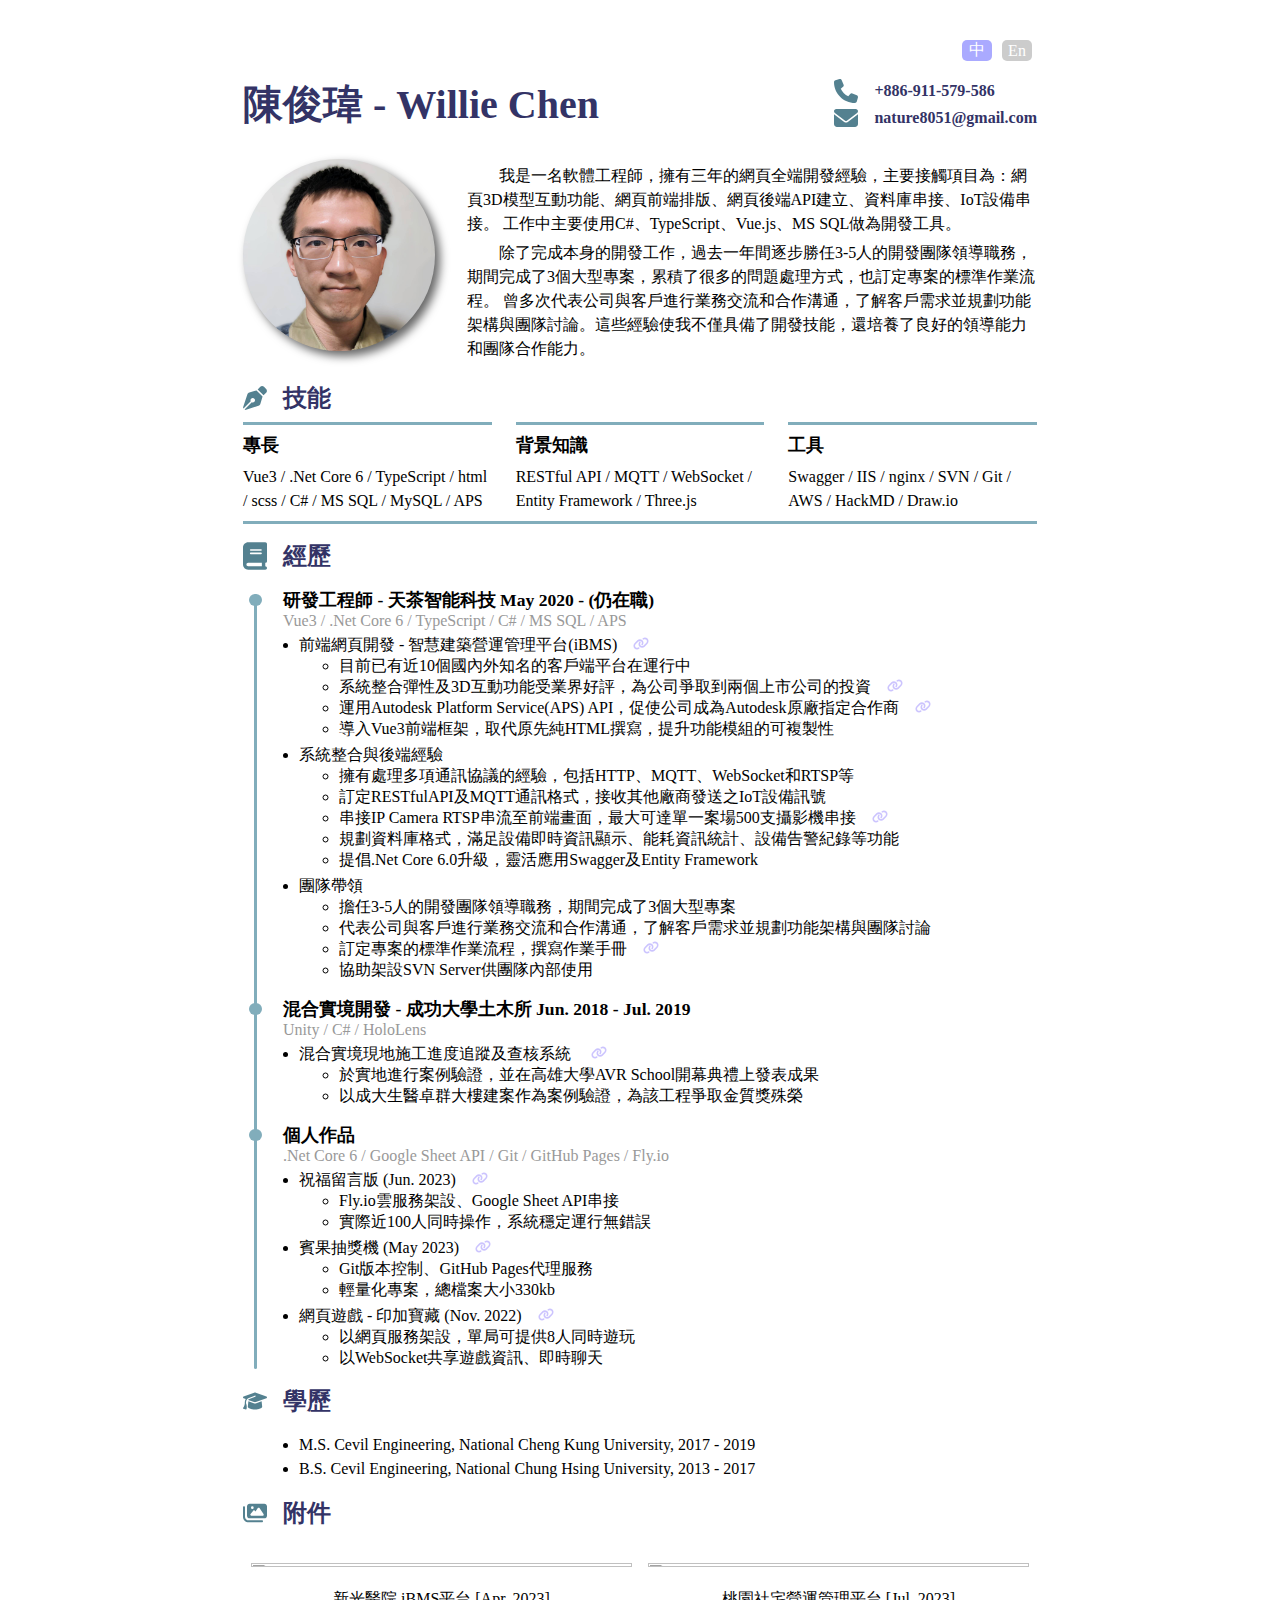
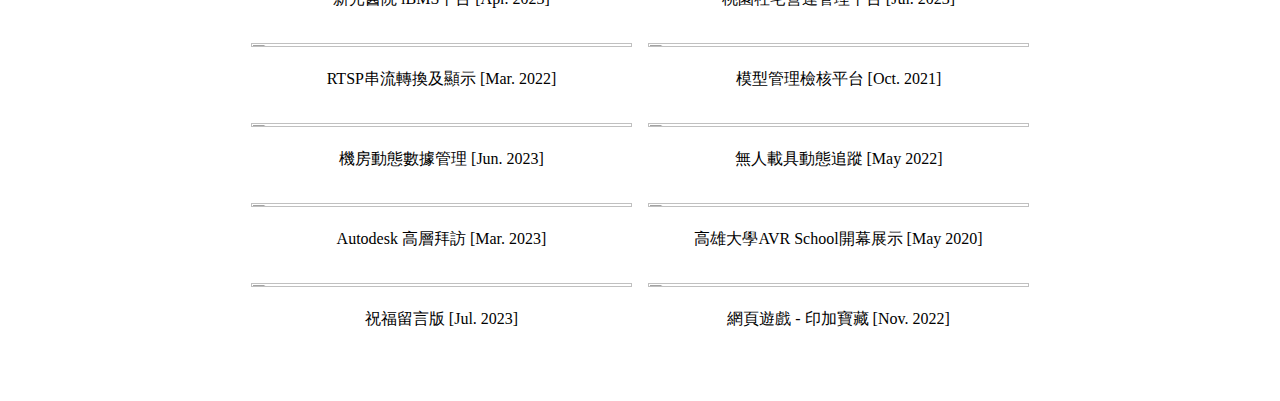
==== index.html @ 865cde84 "education date update" ====
<!DOCTYPE html>
<html>
  <head>
    <meta charset="utf-8" />
    <title>陳俊瑋 - Willie Chen</title>
    <link rel="shortcut icon" href="img/address-card-regular.svg" />
    <link href="css/style.css?" rel="stylesheet" />
    <script src="js/main.js?v1" type="text/javascript"></script>
		<script>
			localStorage.setItem("language", "zh-tw");
		</script>
  </head>
  <body>
    <div class="main">
			<div class="langrage-wrap">
				<div data-lan="zh-tw">中</div>
				<div data-lan="en">En</div>
			</div>
      <div class="title-wrap">
        <div class="name-wrap">陳俊瑋 - Willie Chen</div>
        <div class="connect-wrap">
          <div>
            <img src="img/phone-solid.svg" />
            <div>+886-911-579-586</div>
          </div>
          <div>
            <img src="img/envelope-solid.svg" />
            <div>nature8051@gmail.com</div>
          </div>
        </div>
      </div>
      <div class="introduction-wrap">
        <div class="photo-wrap">
          <img src="img/724163.jpg" />
        </div>
        <div class="introduction-text">
          <div>
            我是一名軟體工程師，擁有三年的網頁全端開發經驗，主要接觸項目為：網頁3D模型互動功能、網頁前端排版、網頁後端API建立、資料庫串接、IoT設備串接。
            工作中主要使用C#、TypeScript、Vue.js、MS SQL做為開發工具。
          </div>
          <div>
            除了完成本身的開發工作，過去一年間逐步勝任3-5人的開發團隊領導職務，期間完成了3個大型專案，累積了很多的問題處理方式，也訂定專案的標準作業流程。
						曾多次代表公司與客戶進行業務交流和合作溝通，了解客戶需求並規劃功能架構與團隊討論。這些經驗使我不僅具備了開發技能，還培養了良好的領導能力和團隊合作能力。
          </div>
        </div>
      </div>
      <div>
        <div class="sub-title-wrap">
          <img src="img/pen-nib-solid.svg" />
          <div>技能</div>
        </div>
        <div class="skill-wrap">
          <div>
            <div class="skill-title">專長</div>
            <div class="skill-text">Vue3 / .Net Core 6 / TypeScript / html / scss / C# / MS SQL / MySQL / APS</div>
          </div>
          <div>
            <div class="skill-title">背景知識</div>
            <div class="skill-text">RESTful API / MQTT / WebSocket / Entity Framework / Three.js</div>
          </div>
          <div>
            <div class="skill-title">工具</div>
            <div class="skill-text">Swagger / IIS / nginx / SVN / Git / AWS / HackMD / Draw.io</div>
          </div>
        </div>
      </div>
      <div>
        <div class="sub-title-wrap">
          <img src="img/book-solid.svg" />
          <div>經歷</div>
        </div>
        <div class="job-wrap">
          <div class="job-object">
            <div class="job-title">研發工程師 - 天茶智能科技 May 2020 - (仍在職)</div>
            <div class="job-sub-title">Vue3 / .Net Core 6 / TypeScript / C# / MS SQL / APS</div>
            <ul>
              <li>前端網頁開發 - 智慧建築營運管理平台(iBMS)<img class='link-btn' data-id='1'></li>
              <ul>
								<li>目前已有近10個國內外知名的客戶端平台在運行中</li>
                <li>系統整合彈性及3D互動功能受業界好評，為公司爭取到兩個上市公司的投資<img class='link-btn' data-id='2'></li>
                <li>運用Autodesk Platform Service(APS) API，促使公司成為Autodesk原廠指定合作商<img class='link-btn' data-id='3'></li>						    
                <li>導入Vue3前端框架，取代原先純HTML撰寫，提升功能模組的可複製性</li>  
              </ul>
              <li>系統整合與後端經驗</li>
              <ul>
                <li>擁有處理多項通訊協議的經驗，包括HTTP、MQTT、WebSocket和RTSP等</li>
                <li>訂定RESTfulAPI及MQTT通訊格式，接收其他廠商發送之IoT設備訊號</li>
                <li>串接IP Camera RTSP串流至前端畫面，最大可達單一案場500支攝影機串接<img class='link-btn' data-id='4'></li>
                <li>規劃資料庫格式，滿足設備即時資訊顯示、能耗資訊統計、設備告警紀錄等功能</li>
                <li>提倡.Net Core 6.0升級，靈活應用Swagger及Entity Framework</li>
              </ul>
              <li>團隊帶領</li>
              <ul>
                <li>擔任3-5人的開發團隊領導職務，期間完成了3個大型專案</li>
								<li>代表公司與客戶進行業務交流和合作溝通，了解客戶需求並規劃功能架構與團隊討論</li>
                <li>訂定專案的標準作業流程，撰寫作業手冊<img class='link-btn' data-id='5'></li>
                <li>協助架設SVN Server供團隊內部使用</li>						
              </ul>
            </ul>
          </div>
          <div class="job-object">
            <div class="job-title">混合實境開發 - 成功大學土木所 Jun. 2018 - Jul. 2019</div>
            <div class="job-sub-title">Unity / C# / HoloLens</div>
            <ul>
              <li>混合實境現地施工進度追蹤及查核系統 <img class='link-btn' data-id='6'></li>
              <ul>
                <li>於實地進行案例驗證，並在高雄大學AVR School開幕典禮上發表成果</li>
								<li>以成大生醫卓群大樓建案作為案例驗證，為該工程爭取金質獎殊榮</li>
              </ul>
          </div>
          <div class="job-object">
            <div class="job-title">個人作品</div>
            <div class="job-sub-title">.Net Core 6 / Google Sheet API / Git / GitHub Pages / Fly.io</div>
            <ul>
              <li>祝福留言版 (Jun. 2023)<img class='link-btn' data-id='7'></li>
              <ul>
                <li>Fly.io雲服務架設、Google Sheet API串接</li>
                <li>實際近100人同時操作，系統穩定運行無錯誤</li>
              </ul>
              <li>賓果抽獎機 (May 2023)<img class='link-btn' data-id='8'></li>
              <ul>
                <li>Git版本控制、GitHub Pages代理服務</li>
                <li>輕量化專案，總檔案大小330kb</li>
              </ul>
              <li>網頁遊戲 - 印加寶藏 (Nov. 2022)<img class='link-btn' data-id='9'></li>
              <ul>
                <li>以網頁服務架設，單局可提供8人同時遊玩</li>
                <li>以WebSocket共享遊戲資訊、即時聊天</li>
              </ul>
            </ul>
          </div>
        </div>
      </div>
      <div>
        <div class="sub-title-wrap">
          <img src="img/graduation-cap-solid.svg" />
          <div>學歷</div>
        </div>
        <div class="education-wrap">
          <ul>
            <li>M.S. Cevil Engineering, National Cheng Kung University, 2017 - 2019</li>
            <li>B.S. Cevil Engineering, National Chung Hsing University, 2013 - 2017</li>
          </ul>
        </div>
      </div>
			<div>
        <div class="sub-title-wrap page-break">
          <img src="img/images-solid.svg" />
          <div>附件</div>
        </div>
        <div class="appendix-wrap">
					<div class='appendix-object'>
						<img class='photo-img' src='https://i.imgur.com/5gHtVH3.png'>
						<div class='photo-title'>新光醫院 iBMS平台 [Apr. 2023]</div>
					</div>
					<div class='appendix-object'>
						<img class='photo-img' src='https://i.imgur.com/eYpgU3X.png'>
						<div class='photo-title'>桃園社宅營運管理平台 [Jul. 2023]</div>
					</div>
					<div class='appendix-object'>
						<img class='photo-img' src='https://i.imgur.com/qgRELDH.png'>
						<div class='photo-title'>RTSP串流轉換及顯示 [Mar. 2022]</div>
					</div>
					<div class='appendix-object'>
						<img class='photo-img' src='https://i.imgur.com/BaNZf5k.png'>
						<div class='photo-title'>模型管理檢核平台 [Oct. 2021]</div>
					</div>
					<div class='appendix-object'>
						<img class='photo-img' src='https://i.imgur.com/gxP2SqE.png'>
						<div class='photo-title'>機房動態數據管理 [Jun. 2023]</div>
					</div>
					<div class='appendix-object'>
						<img class='photo-img' src='https://i.imgur.com/nJ7qPUj.png'>
						<div class='photo-title'>無人載具動態追蹤 [May 2022]</div>
					</div>
					<div class='appendix-object'>
						<img class='photo-img' src='https://i.imgur.com/5QLaQBM.png'>
						<div class='photo-title'>Autodesk 高層拜訪 [Mar. 2023]</div>
					</div>
					<div class='appendix-object'>
						<img class='photo-img' src='https://i.imgur.com/Wo3QeqU.jpg'>
						<div class='photo-title'>高雄大學AVR School開幕展示 [May 2020]</div>
					</div>
					<div class='appendix-object'>
						<img class='photo-img' src='https://i.imgur.com/ZvnZ5Yu.png'>
						<div class='photo-title'>祝福留言版 [Jul. 2023]</div>
					</div>
					<div class='appendix-object'>
						<img class='photo-img' src='https://i.imgur.com/rJiO8O0.png'>
						<div class='photo-title'>網頁遊戲 - 印加寶藏 [Nov. 2022]</div>
					</div>
        </div>
      </div>
    </div>
		
		<!-- ------------------------------------------ 以下為彈跳視窗設定 ------------------------------------------ -->
		
		<!-- 複製時修改「data-id」 與連結按鈕上「data-id」的對應 -->
    <div class='flow-cover hidden-wrap' data-id='1'>
			<div class='flow-wrap'>
				<div class='info-title'>智慧建築營運管理平台(iBMS)報導</div>
				<div class='info-body'>
          <div class='phopo-viewer'>
            <div class='switch-btn' data-type='left'><img src='img/caret-left-solid.svg'></div>
            <div class='photo-wrap' data-index='0'>     
              <!-- 這裡面放自定義的圖片清單 -->
              <div class='photo-object hidden-wrap'>
                <img class='photo-img' src='https://i.imgur.com/vKD136L.png'>
								<div class='photo-title'><a class='aa'href='https://www.behance.net/gallery/168536659/-UI-DesignProject-01' target='_blank'>iBMS [UI Design 2023.06.02]</a></div>
							</div>
							<div class='photo-object hidden-wrap'>
                <img class='photo-img' src='https://i.imgur.com/EQEMjxG.png'>
								<div class='photo-title'><a href='https://www.deltaww.com/zh-tw/solutions/Smart-Building/Smart-Building-Digital-Service' target='_blank'>台達BIM-Based iBMS 智慧營運維護平台 [台達 2022.08.05]</a></div>
							</div>
							<div class='photo-object hidden-wrap'>
                <img class='photo-img' src='https://i.imgur.com/MnZhK6R.png'>
								<div class='photo-title'><a href='https://www.youtube.com/watch?v=00iXUAc0fyE' target='_blank'>社會住宅BIM智慧營運數據分析平台 [住宅發展處 2021.11.09]</a></div>
							</div>
							<div class='photo-object hidden-wrap'>
                <img class='photo-img' src='https://i.imgur.com/HDpeX6K.png'>
								<div class='photo-title'><a href='https://www.advantech.com/zh-tw/resources/case-study/%E7%A0%94%E8%8F%AFwise-paas%E8%88%87%E5%A4%A9%E8%8C%B6%E8%81%AF%E6%89%8B%EF%BC%8C%E5%8A%A9%E7%A7%91%E7%A0%94%E6%A9%9F%E6%A7%8B%E9%9B%86%E4%B8%AD%E7%9B%A3%E7%AE%A1%E6%8E%A7%E8%B7%A8%E5%9C%B0%E6%A9%9F%E6%88%BF%E9%81%8B%E4%BD%9C' target='_blank'>科研機構集中監管控跨地機房運作 [研華 2021.11.24]</a></div>
							</div>
            </div>
            <div class='switch-btn' data-type='right'><img src='img/caret-right-solid.svg'></div>
          </div>
				</div>
				<div class='close-btn'><img src='img/xmark-solid.svg'></div>
			</div>
		</div>

    <!-- 複製時修改「data-id」 與連結按鈕上「data-id」的對應 -->
    <div class='flow-cover hidden-wrap' data-id='2'>
      <div class='flow-wrap'>
        <div class='info-title'>策略投資天茶智能科技</div>
        <div class='info-body'>
          <div class='phopo-viewer'>
            <div class='switch-btn' data-type='left'><img src='img/caret-left-solid.svg'></div>
            <div class='photo-wrap' data-index='0'>     
              <!-- 這裡面放自定義的圖片清單 -->     
							<div class='photo-object hidden-wrap'>
                <img class='photo-img' src='https://i.imgur.com/rVl4Aoc.png'>
                <div class='photo-title'><a href='https://ctee.com.tw/news/tech/848179.html' target='_blank'>台達電攜新光保全 投資天茶智能科技 [工商時報 2023.04.21]</a></div>
              </div>  							
              <div class='photo-object hidden-wrap'>
                <img class='photo-img' src='https://i.imgur.com/l5BuWL4.png'>
                <div class='photo-title'><a href='https://ctee.com.tw/news/industry/848156.html' target='_blank'>新保、台達電 策略投資天茶智能科技 [工商時報 2023.04.21]</a></div>
              </div>             
            </div>
            <div class='switch-btn' data-type='right'><img src='img/caret-right-solid.svg'></div>
          </div>
        </div>
        <div class='close-btn'><img src='img/xmark-solid.svg'></div>
      </div>
    </div>	

    <!-- 複製時修改「data-id」 與連結按鈕上「data-id」的對應 -->
    <div class='flow-cover hidden-wrap' data-id='3'>
      <div class='flow-wrap'>
        <div class='info-title'>Autodesk 原廠指定系統整合商</div>
        <div class='info-body'>
          <div class='phopo-viewer'>
            <div class='switch-btn' data-type='left'><img src='img/caret-left-solid.svg'></div>
            <div class='photo-wrap' data-index='0'>     
              <!-- 這裡面放自定義的圖片清單 -->         
              <div class='photo-object hidden-wrap'>
                <img class='photo-img' src='https://i.imgur.com/5QLaQBM.png'>
								<div class='photo-title'>Autodesk 高層拜訪 [Autodesk 2023.04.24]</div>
							</div>
              <div class='photo-object hidden-wrap'>
                <img class='photo-img' src='https://i.imgur.com/sHSrxb8.png'>
								<div class='photo-title'><a  href='https://aps.autodesk.com/customer-stories/tcit' target='_blank'>Customer Stories [Autodesk 2023.04.07]</a></div>
							</div>    
            </div>
            <div class='switch-btn' data-type='right'><img src='img/caret-right-solid.svg'></div>
          </div>
        </div>
        <div class='close-btn'><img src='img/xmark-solid.svg'></div>
      </div>
    </div>

    <!-- 複製時修改「data-id」 與連結按鈕上「data-id」的對應 -->
    <div class='flow-cover hidden-wrap' data-id='4'>
      <div class='flow-wrap'>
        <div class='info-title'>CCTV 整合</div>
        <div class='info-body'>
          <div class='phopo-viewer'>
            <div class='switch-btn' data-type='left'><img src='img/caret-left-solid.svg'></div>
            <div class='photo-wrap' data-index='0'>     
              <!-- 這裡面放自定義的圖片清單 -->         
              <div class='photo-object hidden-wrap'>
                <img class='photo-img' src='https://i.imgur.com/qgRELDH.png'>
                <div class='photo-title'>RTSP串流轉換及顯示</div>
              </div> 
            </div>
            <div class='switch-btn' data-type='right'><img src='img/caret-right-solid.svg'></div>
          </div>
        </div>
        <div class='close-btn'><img src='img/xmark-solid.svg'></div>
      </div>
    </div>
		
    <!-- 複製時修改「data-id」 與連結按鈕上「data-id」的對應 -->
    <div class='flow-cover hidden-wrap' data-id='5'>
      <div class='flow-wrap'>
        <div class='info-title'>HackMD 筆記紀錄</div>
        <div class='info-body'>     
          <ul>
            <!-- 這裡面放自定義的列表 -->   
            <li><a href='https://hackmd.io/@Chunwei-C/r1pb_Ik73'  target='_blank'>天茶智能文件總覽</a></li>
            <li><a href='https://hackmd.io/@Chunwei-C/SyTSzdWLh'  target='_blank'>開發環境安裝 (Windows)</a></li>
            <li><a href='https://hackmd.io/@Chunwei-C/Hklk5R8gAs'  target='_blank'>平台專案設定</a></li>
            <li><a href='https://hackmd.io/@Chunwei-C/rJSeaxj-j'  target='_blank'>MQTT Borker (Mosquitto)</a></li>
            <li><a href='https://hackmd.io/@Chunwei-C/rJM3mk8rs'  target='_blank'>MS SQL 設定</a></li>
            <li><a href='https://hackmd.io/@Chunwei-C/HJf-_PlFq'  target='_blank'>IIS 設定</a></li>
            <li><a href='https://hackmd.io/@Chunwei-C/Hk4YOwxF5'  target='_blank'>RTSP轉WebSocket</a></li>
          </ul>      
        </div>
        <div class='close-btn'><img src='img/xmark-solid.svg'></div>
      </div>
    </div>

		<!-- 複製時修改「data-id」 與連結按鈕上「data-id」的對應 -->
    <div class='flow-cover hidden-wrap' data-id='6'>
			<div class='flow-wrap'>
				<div class='info-title'>混合實境現地施工進度追蹤及查核系統</div>
				<div class='info-body'>
          <div class='phopo-viewer'>
            <div class='switch-btn' data-type='left'><img src='img/caret-left-solid.svg'></div>
            <div class='photo-wrap' data-index='0'>     
              <!-- 這裡面放自定義的圖片清單 -->
              <div class='photo-object hidden-wrap'>
                <img class='photo-img' src='https://i.imgur.com/Wo3QeqU.jpg'>
								<div class='photo-title'><a href='http://arch.nuk.edu.tw/news/2019avr' target='_blank'>高雄大學AVR School開幕 [AVR School 2019.05.09]</a></div>
							</div>
							<div class='photo-object hidden-wrap'>
                <img class='photo-img' src='https://i.imgur.com/Kgk3Ul9.png'>
								<div class='photo-title'><a href='https://drive.google.com/file/d/1OMfk5eeUVMe2o6Yeblt8QYqvRNv4n479/view?usp=sharing' target='_blank'>實地操作影片</a></div>
							</div>
							<div class='photo-object hidden-wrap'>
                <img class='photo-img' src='https://i.imgur.com/PoQ1kCh.png'>
								<div class='photo-title'><a href='https://drive.google.com/file/d/1ItLmU4FlGuk1gvnGKtM3KHIGzM2NLeOh/view?usp=sharing' target='_blank'>論文連結</a></div>
							</div>
            </div>
            <div class='switch-btn' data-type='right'><img src='img/caret-right-solid.svg'></div>
          </div>
				</div>
				<div class='close-btn'><img src='img/xmark-solid.svg'></div>
			</div>
		</div>	
		
		<!-- 複製時修改「data-id」 與連結按鈕上「data-id」的對應 -->
    <div class='flow-cover hidden-wrap' data-id='7'>
      <div class='flow-wrap'>
        <div class='info-title'>祝福留言版</div>
        <div class='info-body'>
          <div class='phopo-viewer'>
            <div class='switch-btn' data-type='left'><img src='img/caret-left-solid.svg'></div>
            <div class='photo-wrap' data-index='0'>     
              <!-- 這裡面放自定義的圖片清單 -->    
							<div class='photo-object hidden-wrap'>
                <img class='photo-img' src='https://i.imgur.com/4xxjELV.png'>
                <div class='photo-title'><a href='https://blessings-book.fly.dev/?rid=20230701' target='_blank'>實際展示(1)</a></div>
              </div> 							
              <div class='photo-object hidden-wrap'>
                <img class='photo-img' src='https://i.imgur.com/ZvnZ5Yu.png'>
                <div class='photo-title'><a href='https://dreamwaygh.github.io/Blessings-Book/20230701/' target='_blank'>實際展示(2)</a></div>
              </div> 
							<div class='photo-object hidden-wrap'>
                <img class='photo-img' src='https://i.imgur.com/wMxZ0ru.png'>
                <div class='photo-title'>RWD設計</div>
              </div> 
							<div class='photo-object hidden-wrap'>
                <img class='photo-img' src='https://i.imgur.com/mfD0nuf.png'>
                <div class='photo-title'>抽獎模式</div>
              </div> 
            </div>
            <div class='switch-btn' data-type='right'><img src='img/caret-right-solid.svg'></div>
          </div>
        </div>
        <div class='close-btn'><img src='img/xmark-solid.svg'></div>
      </div>
    </div>
		
		<!-- 複製時修改「data-id」 與連結按鈕上「data-id」的對應 -->
    <div class='flow-cover hidden-wrap' data-id='8'>
      <div class='flow-wrap'>
        <div class='info-title'>賓果抽獎機</div>
        <div class='info-body'>
          <div class='phopo-viewer'>
            <div class='switch-btn' data-type='left'><img src='img/caret-left-solid.svg'></div>
            <div class='photo-wrap' data-index='0'>     
              <!-- 這裡面放自定義的圖片清單 -->         
              <div class='photo-object hidden-wrap'>
                <img class='photo-img' src='https://i.imgur.com/IR0QIcQ.png'>
                <div class='photo-title'><a href='https://dreamwaygh.github.io/Lottery-Machine/' target='_blank'>實際展示</a></div>
              </div> 
            </div>
            <div class='switch-btn' data-type='right'><img src='img/caret-right-solid.svg'></div>
          </div>
        </div>
        <div class='close-btn'><img src='img/xmark-solid.svg'></div>
      </div>
    </div>
		
		<!-- 複製時修改「data-id」 與連結按鈕上「data-id」的對應 -->
    <div class='flow-cover hidden-wrap' data-id='9'>
      <div class='flow-wrap'>
        <div class='info-title'>網頁遊戲 - 印加寶藏</div>
        <div class='info-body'>
          <div class='phopo-viewer'>
            <div class='switch-btn' data-type='left'><img src='img/caret-left-solid.svg'></div>
            <div class='photo-wrap' data-index='0'>     
              <!-- 這裡面放自定義的圖片清單 -->         
              <div class='photo-object hidden-wrap'>
                <img class='photo-img' src='https://i.imgur.com/rJiO8O0.png'>
                <div class='photo-title'><a href='https://hackmd.io/@Chunwei-C/SJL8YtKJo' target='_blank'>說明文件</a></div>
              </div> 
            </div>
            <div class='switch-btn' data-type='right'><img src='img/caret-right-solid.svg'></div>
          </div>
        </div>
        <div class='close-btn'><img src='img/xmark-solid.svg'></div>
      </div>
    </div>
		
  </body>
</html>
---- css/style.css ----
@font-face {
  font-family: JhengHei;
  src: local("Microsoft JhengHei");
}

:root {
  --color-title: #336;
  --color-sub-title: #999;
  --color-icon: #81adbb;
  --color-cover: #fff9;
  --color-border: #999;
  --color-shadow: #ccc;
  --color-btn: #aaf;
  --color-btn-hover: #99f;
  --color-bg: #fff;
  --color-line: #81adbb;
  --color-title-filter: invert(22%) sepia(28%) saturate(916%) hue-rotate(201deg)
    brightness(97%) contrast(104%);
  --color-icon-filter: invert(46%) sepia(60%) saturate(270%) hue-rotate(148deg)
    brightness(90%) contrast(81%);
  --color-btn-filter: invert(84%) sepia(59%) saturate(2177%) hue-rotate(188deg)
    brightness(101%) contrast(99%);
  --color-btn-hover-filter: invert(61%) sepia(10%) saturate(2062%)
    hue-rotate(201deg) brightness(101%) contrast(103%);
  --color-bg-filter: invert(100%) sepia(100%) saturate(0%) hue-rotate(11deg)
    brightness(102%) contrast(100%);
  /*svg顏色 https://codepen.io/sosuke/pen/Pjoqqp */
}

body {
  display: flex;
  justify-content: center;
}
.main {
  font-family: JhengHei;
  width: 794px;
  padding: 2rem;
}
.main > div {
  margin-bottom: 1rem;
}
.langrage-wrap {
	display: flex;
	justify-content: flex-end;
}
.langrage-wrap > div {
	width: 20px;
	border-radius: 5px;
	padding: 0 5px;
	margin: 0 5px;
	color: var(--color-bg);
	cursor: pointer;
	display: flex;
	justify-content: center;
	align-items: center;
}
.langrage-wrap > .this-lan {
	background-color: var(--color-btn);
}
.langrage-wrap > .other-lan {
	background-color: var(--color-shadow);
}
.langrage-wrap > .other-lan:hover {
	background-color: var(--color-border);
}
.title-wrap {
  width: 100%;
  display: flex;
  justify-content: space-between;
}
.title-wrap > .name-wrap {
  font-family: JhengHei;
  font-size: 2.5rem;
  font-weight: bold;
  color: var(--color-title);
}
.title-wrap > .connect-wrap {
  color: var(--color-title);
  display: flex;
  flex-direction: column;
  justify-content: space-around;
}
.title-wrap > .connect-wrap > div {
  display: flex;
  align-items: center;
}
.title-wrap > .connect-wrap > div > img {
  width: 1.5rem;
  padding-right: 1rem;
  filter: var(--color-icon-filter);
}
.title-wrap > .connect-wrap > div > div {
  font-size: 1rem;
  font-weight: bold;
}

.introduction-wrap {
  display: flex;
  align-items: center;
}
.introduction-wrap > .photo-wrap > img {
  width: 12rem;
  height: 12rem;
  border-radius: 50%;
  background-color: #ccc;
  box-shadow: 5px 5px 10px #666;
}

.introduction-wrap > .introduction-text {
  font-family: JhengHei;
  line-height: 1.5rem;
  padding: 1rem 0 0 2rem;
  display: flex;
  flex-direction: column;
}
.introduction-wrap > .introduction-text > div {
  text-indent: 2em;
  padding-bottom: 5px;
}

.sub-title-wrap {
  display: flex;
}
.sub-title-wrap > img {
  width: 1.5rem;
  padding-right: 1rem;
  filter: var(--color-icon-filter);
}
.sub-title-wrap > div {
  font-size: 1.5rem;
  font-weight: bold;
  color: var(--color-title);
}

.skill-wrap {
  border-bottom: 3px solid var(--color-icon);
  padding: 0.5rem 0;
  display: flex;
  justify-content: space-between;
}
.skill-wrap > div {
  border-top: 3px solid var(--color-icon);
  width: calc(100% / 3 - 1rem);
  display: flex;
  flex-direction: column;
  align-items: flex-start;
}
.skill-wrap > div > .skill-title {
  font-size: 1.1rem;
  font-weight: bold;
  padding: 0.5rem 0;
}
.skill-wrap > div > .skill-text {
  font-size: 1rem;
  line-height: 1.5rem;
}

.job-wrap {
  position: relative;
  margin-left: 1rem;
}

.job-wrap > .job-object {
  padding-top: 1rem;
}
.job-wrap > .job-object > .job-title {
  font-size: 1.1rem;
  font-weight: bold;
  padding-left: 1.5rem;
}
.job-wrap > .job-object > .job-sub-title {
  padding-left: 1.5rem;
  color: var(--color-sub-title);
}
.job-wrap > .job-object > ul {
  margin: 0;
}
.job-wrap > .job-object > ul > li {
  padding-top: 5px;
}

.history-line-wrap {
  position: absolute;
  top: 0;
  left: -0.6rem;
}
.history-line-wrap > .history-point {
  position: absolute;
  width: 0.8rem;
  height: 0.8rem;
  border-radius: 50%;
  background-color: var(--color-line);
}
.history-line-wrap > .history-line{
  position: absolute;
  top: 1.4rem;
  left: 0.3rem;
  width: 0.2rem;
  border-radius: 0.1rem;
  background-color: var(--color-line);
}

.education-wrap {
  margin-left: 1rem;
}
.education-wrap > ul > li {
  line-height: 1.5rem;
}

.appendix-wrap {
	padding-top: 1rem;
	display: flex;
	display: flex;    
	flex-direction: row;
  flex-wrap: wrap;
}
.appendix-wrap > .appendix-object {
	width: calc(50% - 1rem);
	padding: 0.5rem;
	display: flex;
	flex-direction: column;
	align-items: center;
	justify-content: center;
}
.appendix-wrap > .appendix-object > .photo-img {
	width: 100%;
	height: calc(100% - 2rem);
	object-fit: contain;
	cursor: pointer;
}
.appendix-wrap > .appendix-object > .photo-title {
	height: 2rem;
	font-size: 1rem;
  padding-top: 0.5rem;
}

.link-btn {
  width: 1em;
  cursor: pointer;
  padding: 0 1rem;
  filter: var(--color-btn-filter);
}
.link-btn:hover {
  filter: var(--color-btn-hover-filter);
}

.flow-cover {
  position: fixed;
  top: 0;
  left: 0;
  width: 100%;
  height: 100%;
  background-color: var(--color-cover);
  display: flex;
  align-items: center;
  justify-content: center;
}
.hidden-wrap {
  display: none;
}
.flow-cover > .flow-wrap {
  position: relative;
  padding: 2rem;
  border: 0.1rem solid var(--color-border);
  border-radius: 1rem;
  box-shadow: 0 0 0.5rem #ccc;
  background-color: var(--color-bg);
}
.flow-cover > .flow-wrap > .info-title {
  font-size: 1.5rem;
  font-weight: bold;
  color: var(--color-title);
  padding-bottom: 1rem;
}

.close-btn {
  position: absolute;
  right: -1rem;
  top: -1rem;
  padding: 0.5rem;
  border-radius: 50%;
  background-color: var(--color-btn);
  display: flex;
  align-items: center;
  justify-content: center;
  cursor: pointer;
  user-select: none;
  transition: transform 0.2s ease-in-out;
}
.close-btn:hover {
  background-color: var(--color-btn-hover);
  transform: rotate(90deg);
}
.close-btn > img {
  width: 1rem;
  height: 1rem;
  filter: var(--color-bg-filter);
  user-select: none;
}

.phopo-viewer {
  display: flex;
  align-items: center;
}
.phopo-viewer > .switch-btn {
  font-size: 1rem;
  padding: 0.5rem;
  margin: 0.5rem 0.5rem 3.5rem 0.5rem;
  border-radius: 50%;
  cursor: pointer;
  user-select: none;
  display: flex;
}
.phopo-viewer > .switch-btn > img {
  width: 1.5rem;
  filter: var(--color-btn-filter);
}
.phopo-viewer > .switch-btn > img:hover {
  filter: var(--color-btn-hover-filter);
}
.phopo-viewer > .photo-wrap {
  position: relative;
  width: 30vw;
  height: calc(30vw + 3.8rem);
  overflow: hidden;
}
.photo-object {
  position: absolute;
  top: 0;
  left: 0;
  height: 100%;
  background-color: var(--color-bg);
  opacity: 1;
  transition: opacity 0.5s ease-in-out;
  display: flex;
  flex-direction: column;
  align-items: center;
}
.photo-object:nth-child(1) {
  z-index: 1;
}
.photo-object.hide {
  opacity: 0;
  pointer-events: none;
}
.photo-object > .photo-title {
  font-size: 1rem;
  padding-top: 1rem;
  max-width: 30vw;
  height: 2.6rem;
}
.photo-object > .photo-img {
  width: calc(30vw - 2px);
  height: 30vw;
  object-fit: contain;
  border: 1px solid #ccc;
  border-radius: 1rem;
  cursor: pointer;
}

.info-body a,
.info-body a:visited {
  color: #00f;
}

@media print {
	.langrage-wrap {
    display: none;
  }
  .link-btn {
    display: none;
  }
	.page-break {
		page-break-before: always;
	}
}

/* 橫向螢幕樣式 */
@media (orientation: landscape) {
  .phopo-viewer > .photo-wrap {
    width: 80vh;
    height: calc(80vh - 10rem);
  }
  .photo-object > .photo-img {
    width: calc(80vh - 2px);
    height: calc(80vh - 14rem);
  }
}
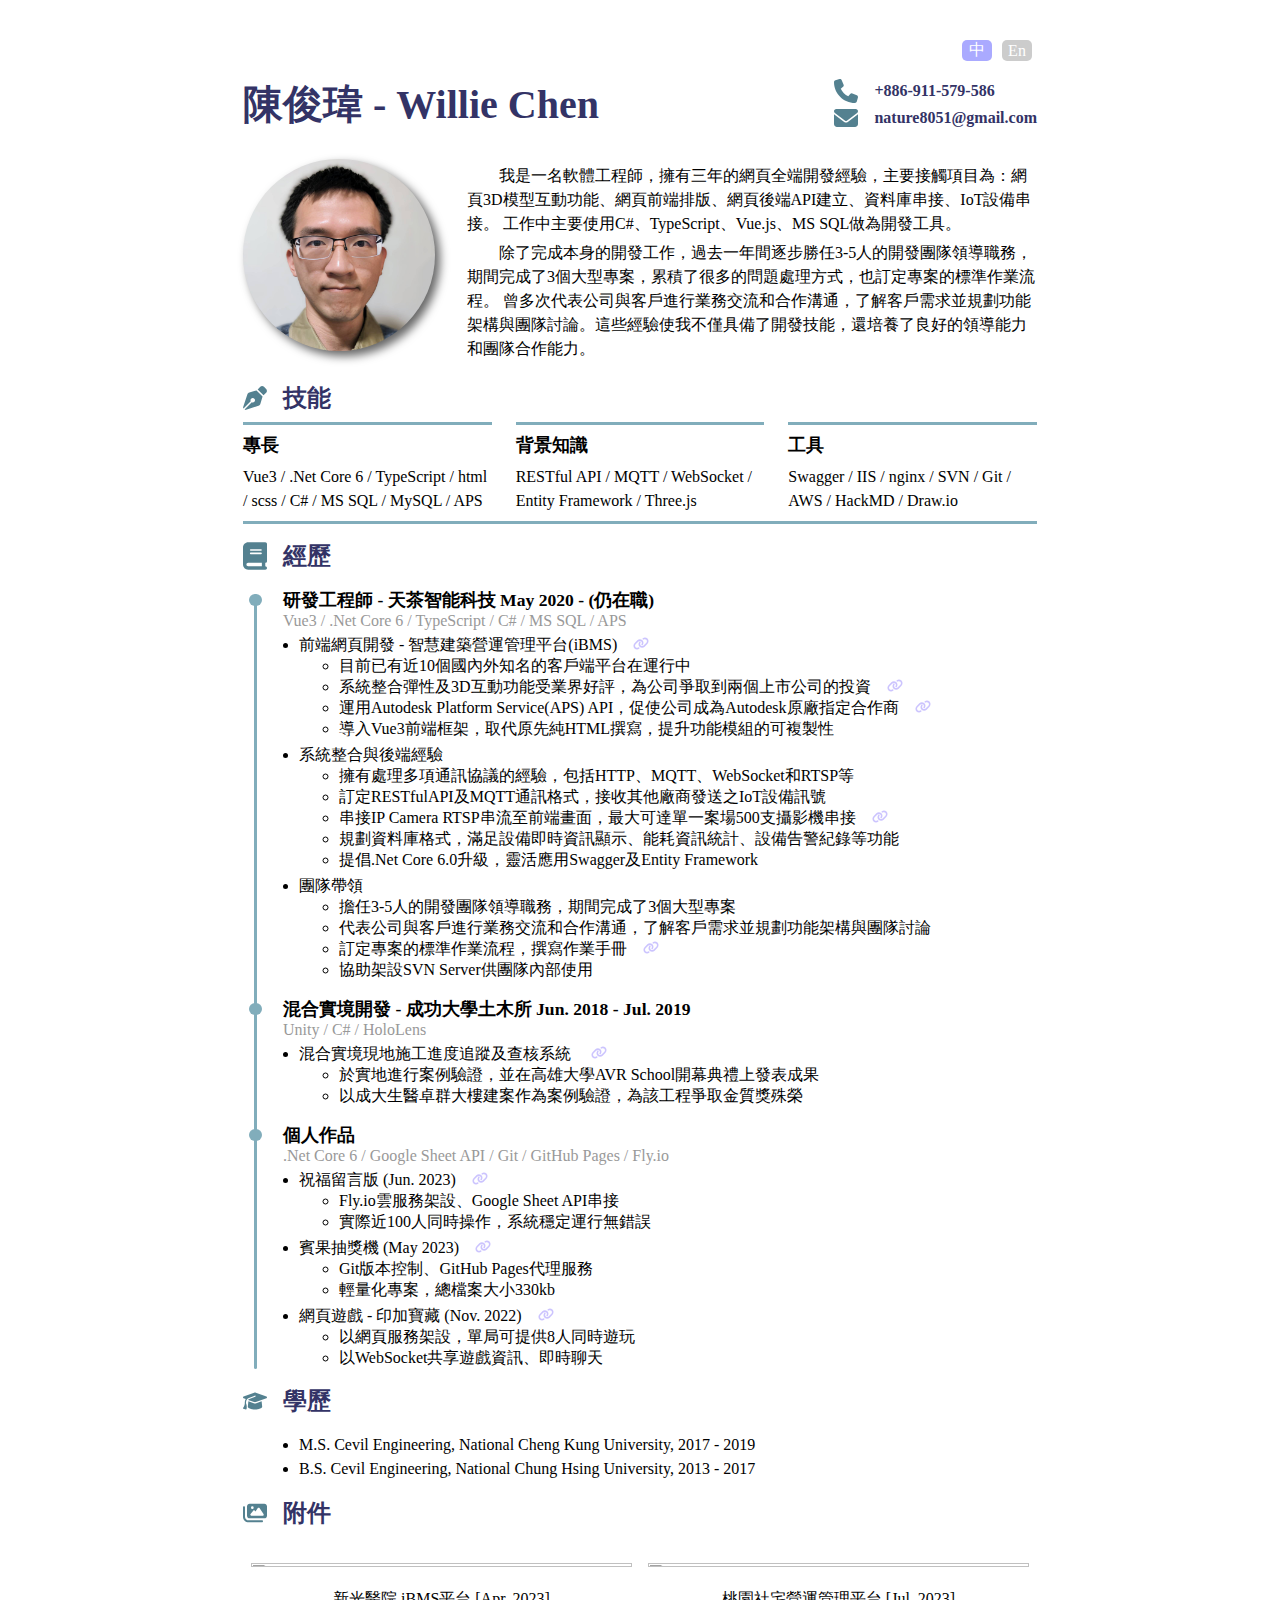
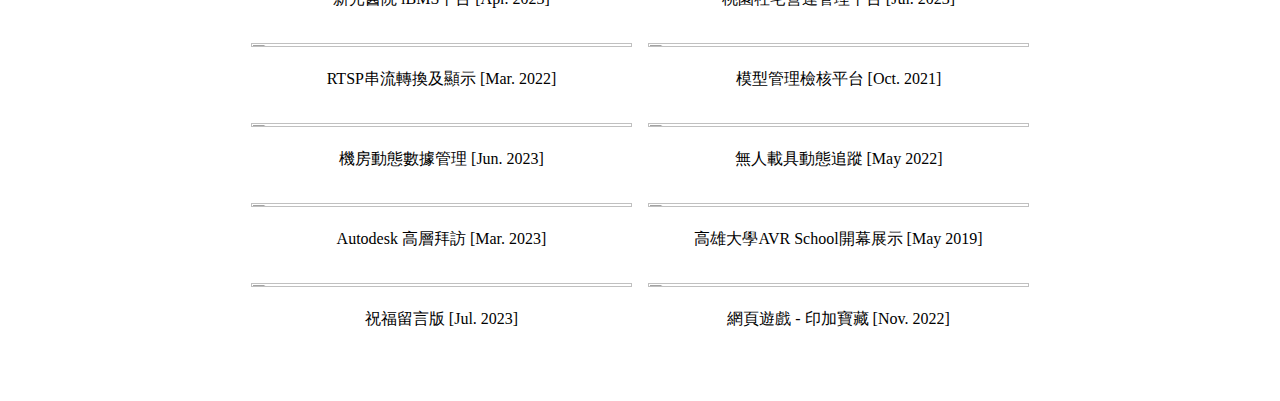
==== commit 2367070c: "update AVR School date" ====
--- a/index.html
+++ b/index.html
@@ -179,7 +179,7 @@
 					</div>
 					<div class='appendix-object'>
 						<img class='photo-img' src='https://i.imgur.com/Wo3QeqU.jpg'>
-						<div class='photo-title'>高雄大學AVR School開幕展示 [May 2020]</div>
+						<div class='photo-title'>高雄大學AVR School開幕展示 [May 2019]</div>
 					</div>
 					<div class='appendix-object'>
 						<img class='photo-img' src='https://i.imgur.com/ZvnZ5Yu.png'>
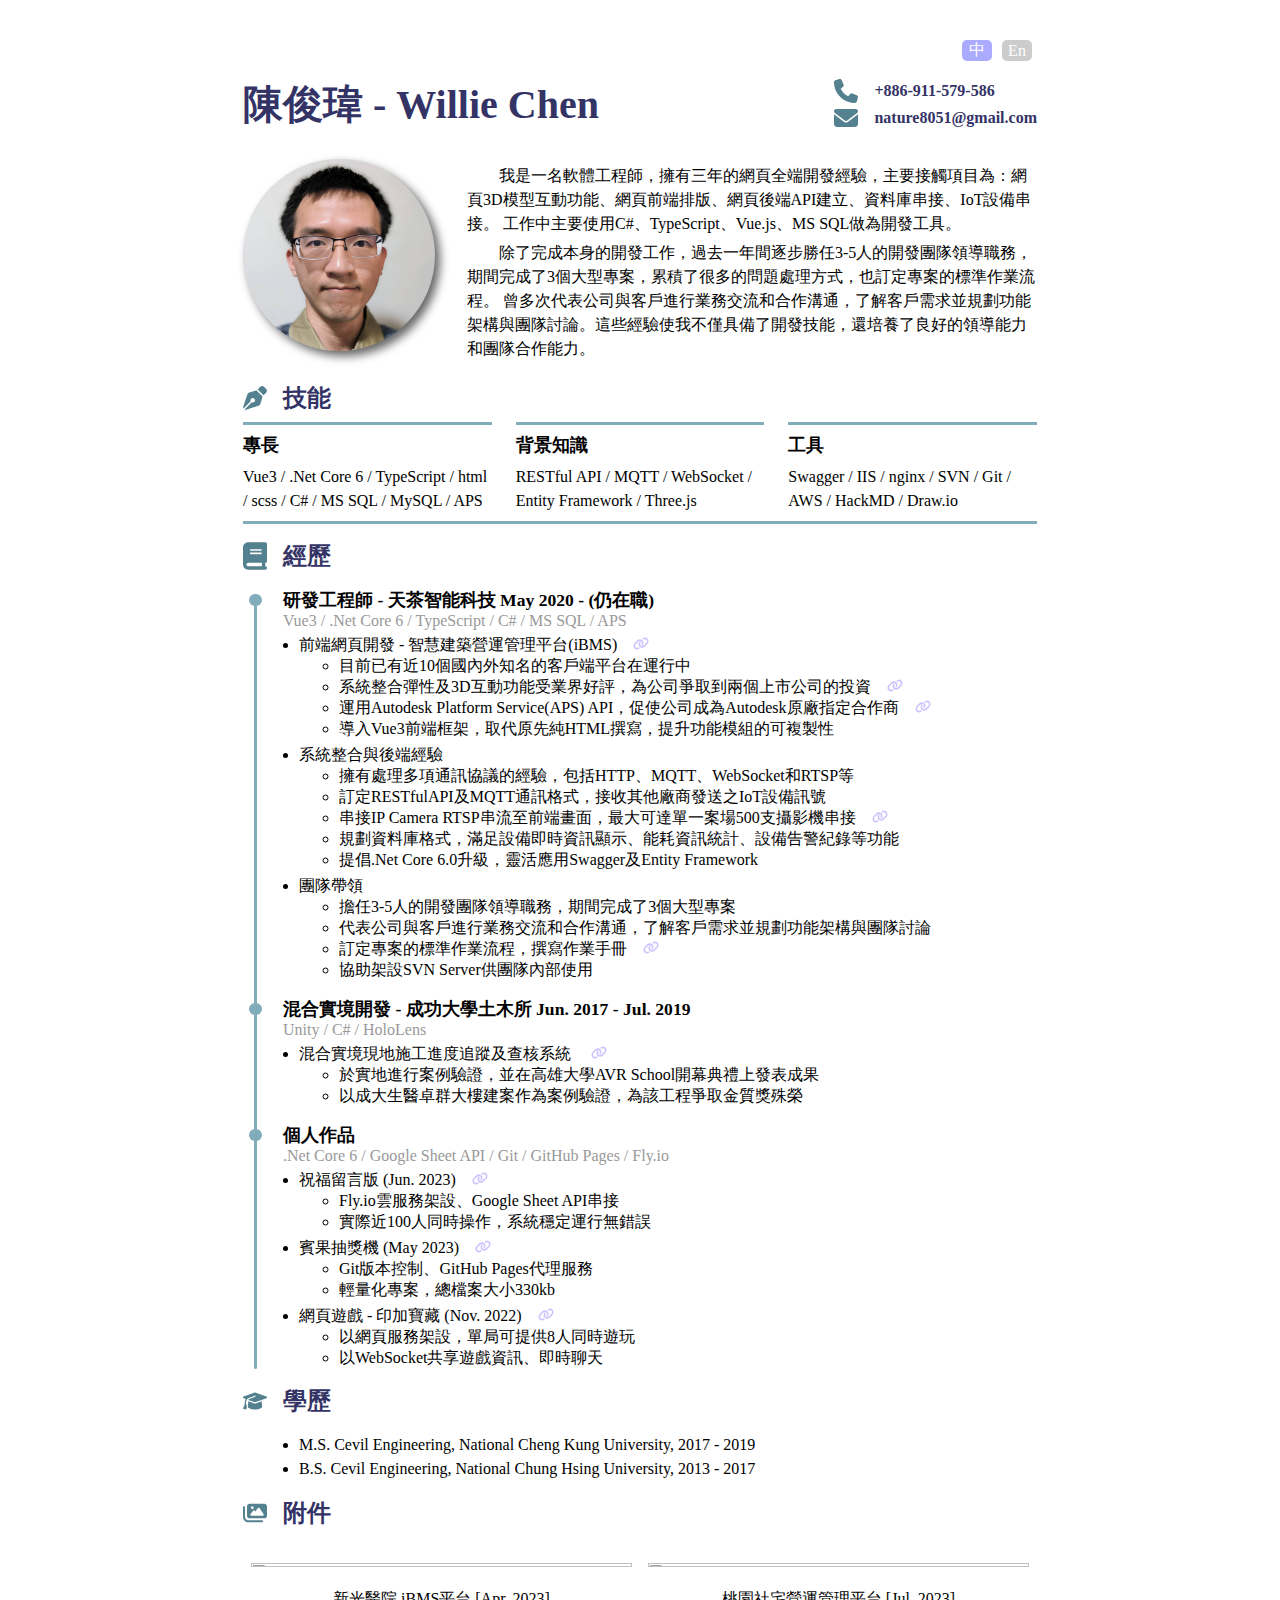
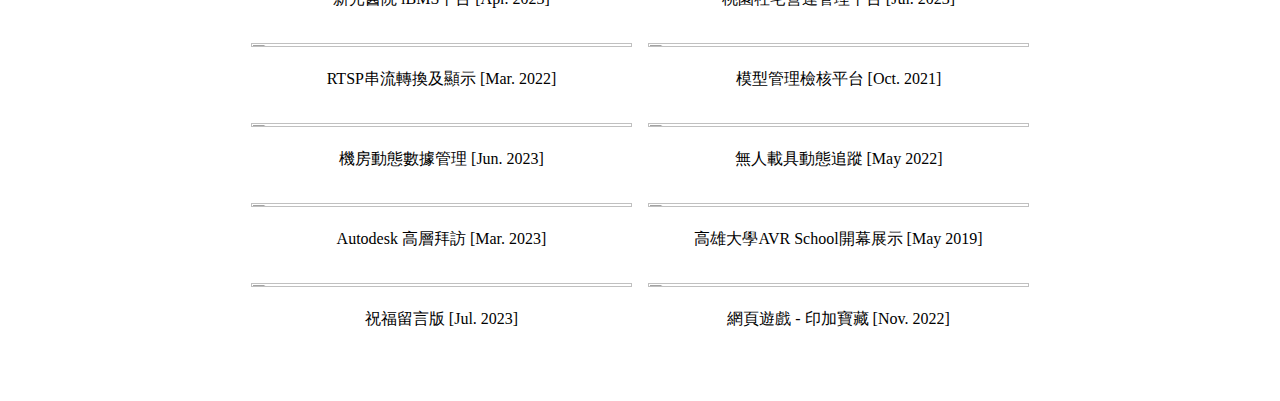
==== commit 98ecfd7e: "education date update" ====
--- a/index.html
+++ b/index.html
@@ -99,7 +99,7 @@
             </ul>
           </div>
           <div class="job-object">
-            <div class="job-title">混合實境開發 - 成功大學土木所 Jun. 2018 - Jul. 2019</div>
+            <div class="job-title">混合實境開發 - 成功大學土木所 Jun. 2017 - Jul. 2019</div>
             <div class="job-sub-title">Unity / C# / HoloLens</div>
             <ul>
               <li>混合實境現地施工進度追蹤及查核系統 <img class='link-btn' data-id='6'></li>
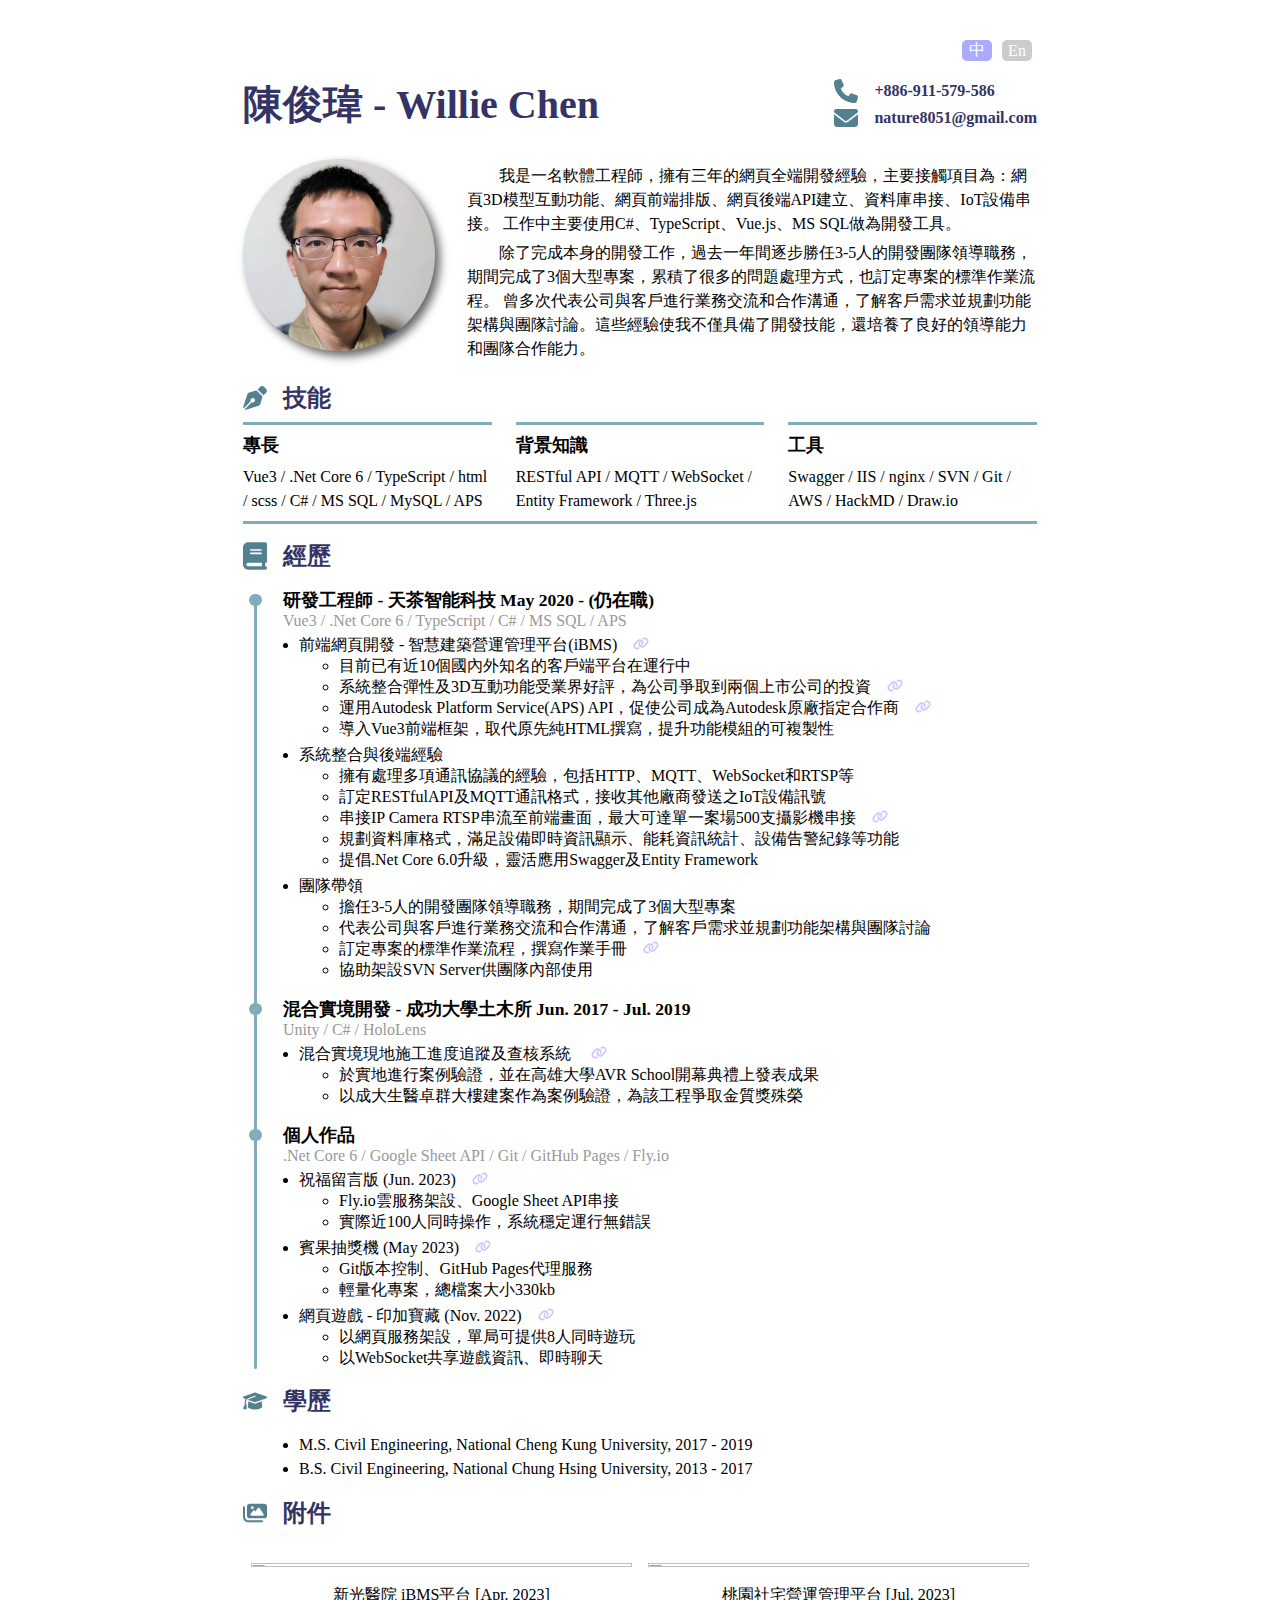
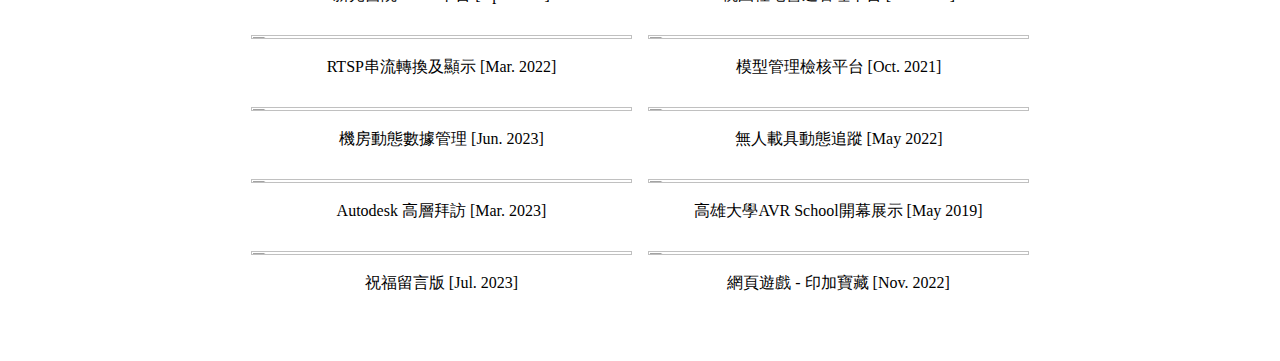
==== commit 7601baea: "civil engineer" ====
--- a/index.html
+++ b/index.html
@@ -138,8 +138,8 @@
         </div>
         <div class="education-wrap">
           <ul>
-            <li>M.S. Cevil Engineering, National Cheng Kung University, 2017 - 2019</li>
-            <li>B.S. Cevil Engineering, National Chung Hsing University, 2013 - 2017</li>
+            <li>M.S. Civil Engineering, National Cheng Kung University, 2017 - 2019</li>
+            <li>B.S. Civil Engineering, National Chung Hsing University, 2013 - 2017</li>
           </ul>
         </div>
       </div>
@@ -174,11 +174,11 @@
 						<div class='photo-title'>無人載具動態追蹤 [May 2022]</div>
 					</div>
 					<div class='appendix-object'>
-						<img class='photo-img' src='https://i.imgur.com/5QLaQBM.png'>
+						<img class='photo-img' src='https://i.imgur.com/xyv8ocE.png'>
 						<div class='photo-title'>Autodesk 高層拜訪 [Mar. 2023]</div>
 					</div>
 					<div class='appendix-object'>
-						<img class='photo-img' src='https://i.imgur.com/Wo3QeqU.jpg'>
+						<img class='photo-img' src='https://i.imgur.com/STvakVQ.jpg'>
 						<div class='photo-title'>高雄大學AVR School開幕展示 [May 2019]</div>
 					</div>
 					<div class='appendix-object'>
--- a/css/style.css
+++ b/css/style.css
@@ -229,7 +229,7 @@
 	cursor: pointer;
 }
 .appendix-wrap > .appendix-object > .photo-title {
-	height: 2rem;
+	height: 1.5rem;
 	font-size: 1rem;
   padding-top: 0.5rem;
 }
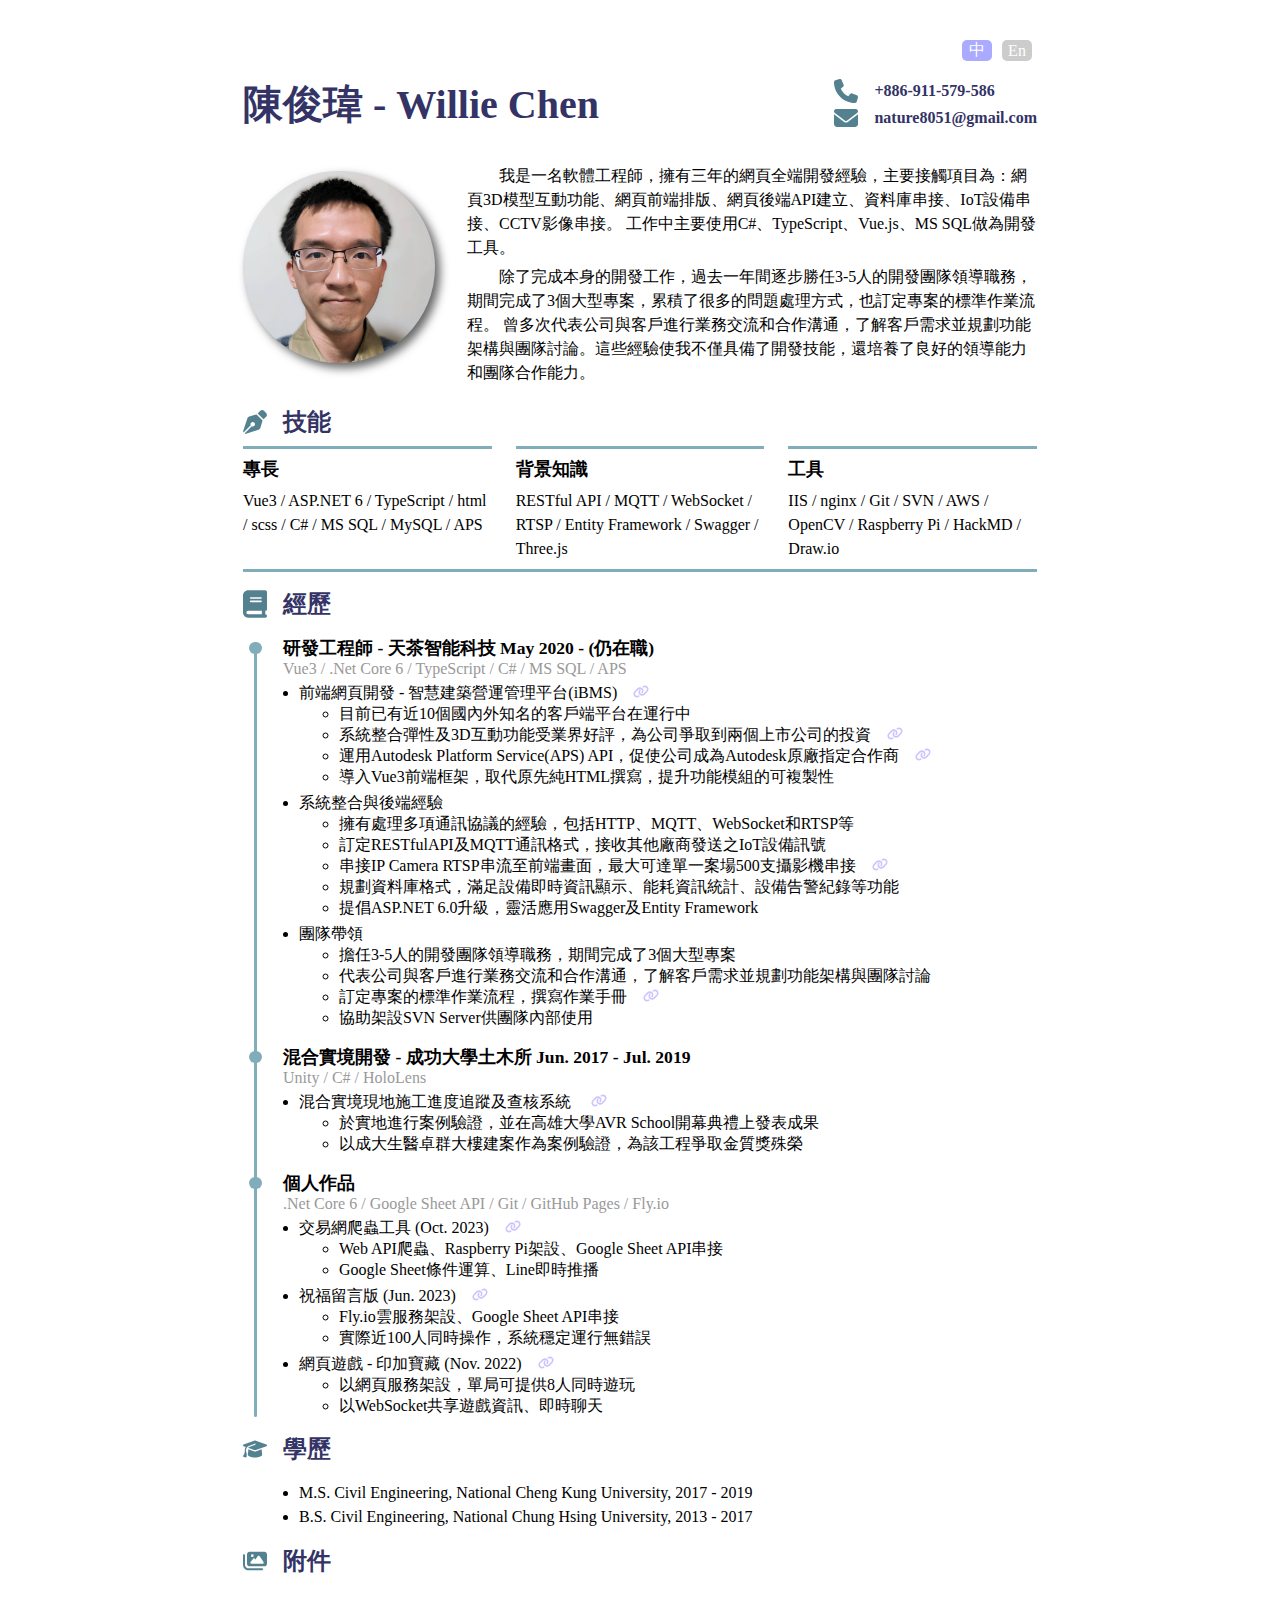
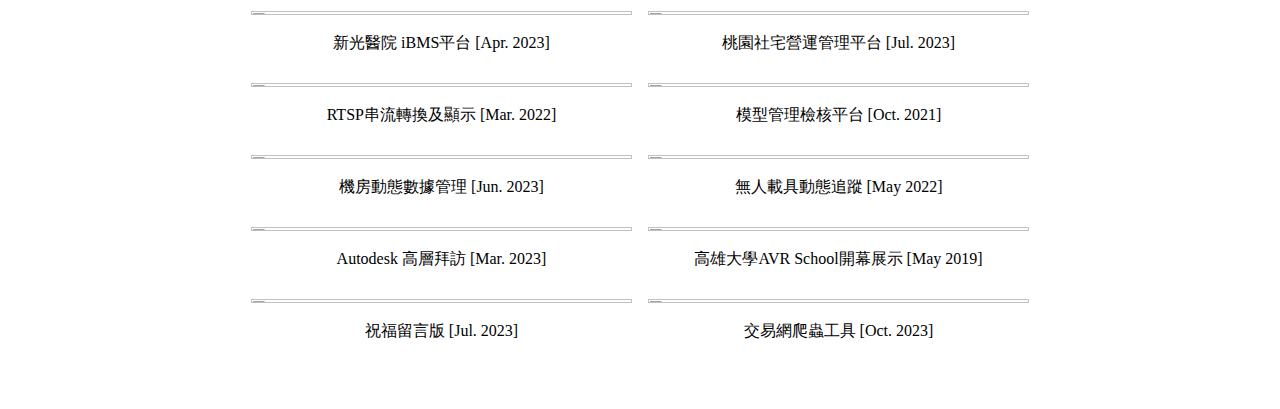
==== commit 528f2a31: "Web Scraper Tools" ====
--- a/index.html
+++ b/index.html
@@ -35,7 +35,7 @@
         </div>
         <div class="introduction-text">
           <div>
-            我是一名軟體工程師，擁有三年的網頁全端開發經驗，主要接觸項目為：網頁3D模型互動功能、網頁前端排版、網頁後端API建立、資料庫串接、IoT設備串接。
+            我是一名軟體工程師，擁有三年的網頁全端開發經驗，主要接觸項目為：網頁3D模型互動功能、網頁前端排版、網頁後端API建立、資料庫串接、IoT設備串接、CCTV影像串接。
             工作中主要使用C#、TypeScript、Vue.js、MS SQL做為開發工具。
           </div>
           <div>
@@ -52,15 +52,15 @@
         <div class="skill-wrap">
           <div>
             <div class="skill-title">專長</div>
-            <div class="skill-text">Vue3 / .Net Core 6 / TypeScript / html / scss / C# / MS SQL / MySQL / APS</div>
+            <div class="skill-text">Vue3 / ASP.NET 6 / TypeScript / html / scss / C# / MS SQL / MySQL / APS</div>
           </div>
           <div>
             <div class="skill-title">背景知識</div>
-            <div class="skill-text">RESTful API / MQTT / WebSocket / Entity Framework / Three.js</div>
+            <div class="skill-text">RESTful API / MQTT / WebSocket / RTSP / Entity Framework / Swagger / Three.js</div>
           </div>
           <div>
             <div class="skill-title">工具</div>
-            <div class="skill-text">Swagger / IIS / nginx / SVN / Git / AWS / HackMD / Draw.io</div>
+            <div class="skill-text">IIS / nginx / Git / SVN / AWS / OpenCV / Raspberry Pi / HackMD / Draw.io</div>
           </div>
         </div>
       </div>
@@ -87,7 +87,7 @@
                 <li>訂定RESTfulAPI及MQTT通訊格式，接收其他廠商發送之IoT設備訊號</li>
                 <li>串接IP Camera RTSP串流至前端畫面，最大可達單一案場500支攝影機串接<img class='link-btn' data-id='4'></li>
                 <li>規劃資料庫格式，滿足設備即時資訊顯示、能耗資訊統計、設備告警紀錄等功能</li>
-                <li>提倡.Net Core 6.0升級，靈活應用Swagger及Entity Framework</li>
+                <li>提倡ASP.NET 6.0升級，靈活應用Swagger及Entity Framework</li>
               </ul>
               <li>團隊帶領</li>
               <ul>
@@ -112,15 +112,15 @@
             <div class="job-title">個人作品</div>
             <div class="job-sub-title">.Net Core 6 / Google Sheet API / Git / GitHub Pages / Fly.io</div>
             <ul>
+						  <li>交易網爬蟲工具 (Oct. 2023)<img class='link-btn' data-id='8'></li>
+              <ul>
+                <li>Web API爬蟲、Raspberry Pi架設、Google Sheet API串接</li>
+                <li>Google Sheet條件運算、Line即時推播</li>
+              </ul>
               <li>祝福留言版 (Jun. 2023)<img class='link-btn' data-id='7'></li>
               <ul>
                 <li>Fly.io雲服務架設、Google Sheet API串接</li>
                 <li>實際近100人同時操作，系統穩定運行無錯誤</li>
-              </ul>
-              <li>賓果抽獎機 (May 2023)<img class='link-btn' data-id='8'></li>
-              <ul>
-                <li>Git版本控制、GitHub Pages代理服務</li>
-                <li>輕量化專案，總檔案大小330kb</li>
               </ul>
               <li>網頁遊戲 - 印加寶藏 (Nov. 2022)<img class='link-btn' data-id='9'></li>
               <ul>
@@ -186,8 +186,8 @@
 						<div class='photo-title'>祝福留言版 [Jul. 2023]</div>
 					</div>
 					<div class='appendix-object'>
-						<img class='photo-img' src='https://i.imgur.com/rJiO8O0.png'>
-						<div class='photo-title'>網頁遊戲 - 印加寶藏 [Nov. 2022]</div>
+						<img class='photo-img' src='https://i.imgur.com/G0yecgX.png'>
+						<div class='photo-title'>交易網爬蟲工具 [Oct. 2023]</div>
 					</div>
         </div>
       </div>
@@ -312,7 +312,7 @@
             <li><a href='https://hackmd.io/@Chunwei-C/rJSeaxj-j'  target='_blank'>MQTT Borker (Mosquitto)</a></li>
             <li><a href='https://hackmd.io/@Chunwei-C/rJM3mk8rs'  target='_blank'>MS SQL 設定</a></li>
             <li><a href='https://hackmd.io/@Chunwei-C/HJf-_PlFq'  target='_blank'>IIS 設定</a></li>
-            <li><a href='https://hackmd.io/@Chunwei-C/Hk4YOwxF5'  target='_blank'>RTSP轉WebSocket</a></li>
+            <li><a href='https://hackmd.io/@Chunwei-C/rkecqJdtj'  target='_blank'>攝影機串接</a></li>
           </ul>      
         </div>
         <div class='close-btn'><img src='img/xmark-solid.svg'></div>
@@ -384,15 +384,19 @@
 		<!-- 複製時修改「data-id」 與連結按鈕上「data-id」的對應 -->
     <div class='flow-cover hidden-wrap' data-id='8'>
       <div class='flow-wrap'>
-        <div class='info-title'>賓果抽獎機</div>
+        <div class='info-title'>交易網爬蟲工具</div>
         <div class='info-body'>
           <div class='phopo-viewer'>
             <div class='switch-btn' data-type='left'><img src='img/caret-left-solid.svg'></div>
             <div class='photo-wrap' data-index='0'>     
               <!-- 這裡面放自定義的圖片清單 -->         
               <div class='photo-object hidden-wrap'>
-                <img class='photo-img' src='https://i.imgur.com/IR0QIcQ.png'>
-                <div class='photo-title'><a href='https://dreamwaygh.github.io/Lottery-Machine/' target='_blank'>實際展示</a></div>
+                <img class='photo-img' src='https://i.imgur.com/G0yecgX.png'>
+                <div class='photo-title'>數據整合及分析</div>
+              </div> 
+							<div class='photo-object hidden-wrap'>
+                <img class='photo-img' src='https://i.imgur.com/VbtBwPC.png'>
+                <div class='photo-title'>Debug Console</div>
               </div> 
             </div>
             <div class='switch-btn' data-type='right'><img src='img/caret-right-solid.svg'></div>
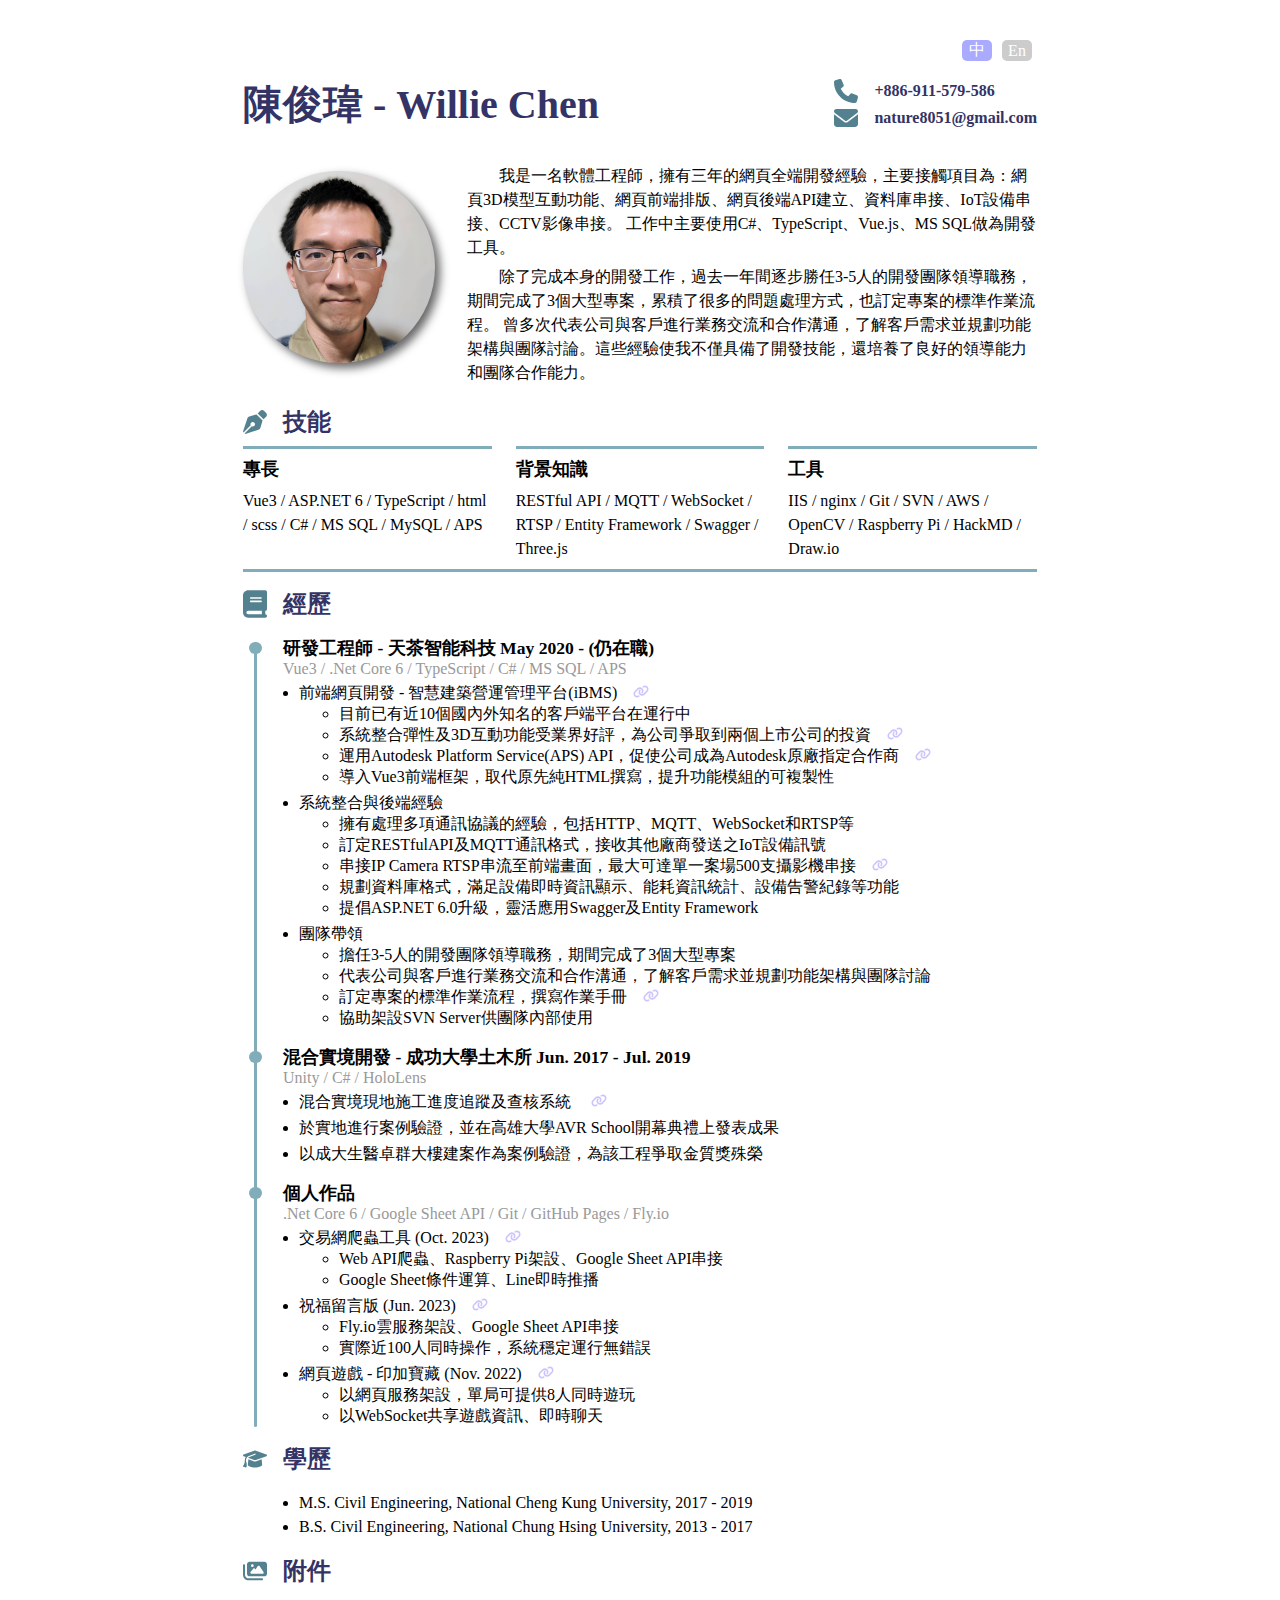
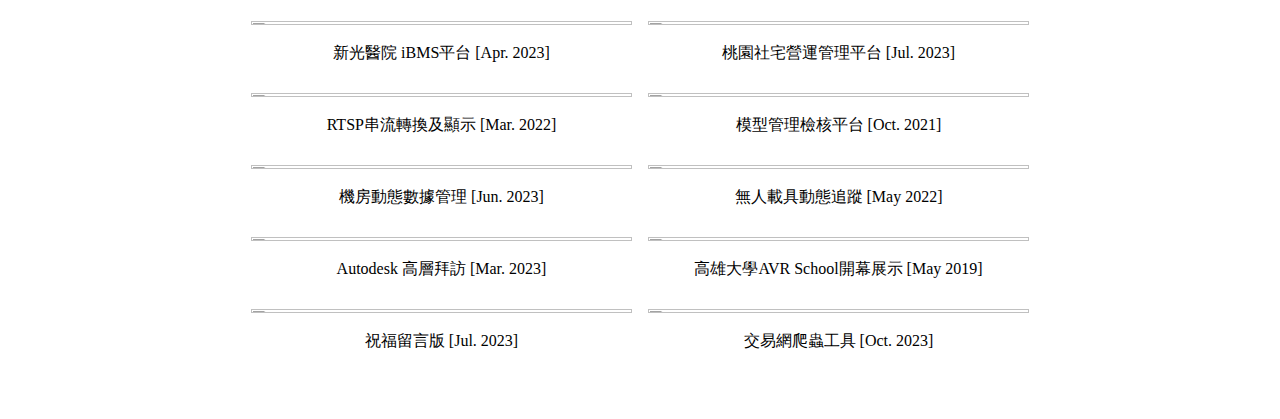
==== commit a62f47ab: "prettier format" ====
--- a/index.html
+++ b/index.html
@@ -6,16 +6,16 @@
     <link rel="shortcut icon" href="img/address-card-regular.svg" />
     <link href="css/style.css?" rel="stylesheet" />
     <script src="js/main.js?v1" type="text/javascript"></script>
-		<script>
-			localStorage.setItem("language", "zh-tw");
-		</script>
+    <script>
+      localStorage.setItem('language', 'zh-tw');
+    </script>
   </head>
   <body>
     <div class="main">
-			<div class="langrage-wrap">
-				<div data-lan="zh-tw">中</div>
-				<div data-lan="en">En</div>
-			</div>
+      <div class="langrage-wrap">
+        <div data-lan="zh-tw">中</div>
+        <div data-lan="en">En</div>
+      </div>
       <div class="title-wrap">
         <div class="name-wrap">陳俊瑋 - Willie Chen</div>
         <div class="connect-wrap">
@@ -40,7 +40,7 @@
           </div>
           <div>
             除了完成本身的開發工作，過去一年間逐步勝任3-5人的開發團隊領導職務，期間完成了3個大型專案，累積了很多的問題處理方式，也訂定專案的標準作業流程。
-						曾多次代表公司與客戶進行業務交流和合作溝通，了解客戶需求並規劃功能架構與團隊討論。這些經驗使我不僅具備了開發技能，還培養了良好的領導能力和團隊合作能力。
+            曾多次代表公司與客戶進行業務交流和合作溝通，了解客戶需求並規劃功能架構與團隊討論。這些經驗使我不僅具備了開發技能，還培養了良好的領導能力和團隊合作能力。
           </div>
         </div>
       </div>
@@ -74,27 +74,27 @@
             <div class="job-title">研發工程師 - 天茶智能科技 May 2020 - (仍在職)</div>
             <div class="job-sub-title">Vue3 / .Net Core 6 / TypeScript / C# / MS SQL / APS</div>
             <ul>
-              <li>前端網頁開發 - 智慧建築營運管理平台(iBMS)<img class='link-btn' data-id='1'></li>
-              <ul>
-								<li>目前已有近10個國內外知名的客戶端平台在運行中</li>
-                <li>系統整合彈性及3D互動功能受業界好評，為公司爭取到兩個上市公司的投資<img class='link-btn' data-id='2'></li>
-                <li>運用Autodesk Platform Service(APS) API，促使公司成為Autodesk原廠指定合作商<img class='link-btn' data-id='3'></li>						    
-                <li>導入Vue3前端框架，取代原先純HTML撰寫，提升功能模組的可複製性</li>  
+              <li>前端網頁開發 - 智慧建築營運管理平台(iBMS)<img class="link-btn" data-id="1" /></li>
+              <ul>
+                <li>目前已有近10個國內外知名的客戶端平台在運行中</li>
+                <li>系統整合彈性及3D互動功能受業界好評，為公司爭取到兩個上市公司的投資<img class="link-btn" data-id="2" /></li>
+                <li>運用Autodesk Platform Service(APS) API，促使公司成為Autodesk原廠指定合作商<img class="link-btn" data-id="3" /></li>
+                <li>導入Vue3前端框架，取代原先純HTML撰寫，提升功能模組的可複製性</li>
               </ul>
               <li>系統整合與後端經驗</li>
               <ul>
                 <li>擁有處理多項通訊協議的經驗，包括HTTP、MQTT、WebSocket和RTSP等</li>
                 <li>訂定RESTfulAPI及MQTT通訊格式，接收其他廠商發送之IoT設備訊號</li>
-                <li>串接IP Camera RTSP串流至前端畫面，最大可達單一案場500支攝影機串接<img class='link-btn' data-id='4'></li>
+                <li>串接IP Camera RTSP串流至前端畫面，最大可達單一案場500支攝影機串接<img class="link-btn" data-id="4" /></li>
                 <li>規劃資料庫格式，滿足設備即時資訊顯示、能耗資訊統計、設備告警紀錄等功能</li>
                 <li>提倡ASP.NET 6.0升級，靈活應用Swagger及Entity Framework</li>
               </ul>
               <li>團隊帶領</li>
               <ul>
                 <li>擔任3-5人的開發團隊領導職務，期間完成了3個大型專案</li>
-								<li>代表公司與客戶進行業務交流和合作溝通，了解客戶需求並規劃功能架構與團隊討論</li>
-                <li>訂定專案的標準作業流程，撰寫作業手冊<img class='link-btn' data-id='5'></li>
-                <li>協助架設SVN Server供團隊內部使用</li>						
+                <li>代表公司與客戶進行業務交流和合作溝通，了解客戶需求並規劃功能架構與團隊討論</li>
+                <li>訂定專案的標準作業流程，撰寫作業手冊<img class="link-btn" data-id="5" /></li>
+                <li>協助架設SVN Server供團隊內部使用</li>
               </ul>
             </ul>
           </div>
@@ -102,27 +102,26 @@
             <div class="job-title">混合實境開發 - 成功大學土木所 Jun. 2017 - Jul. 2019</div>
             <div class="job-sub-title">Unity / C# / HoloLens</div>
             <ul>
-              <li>混合實境現地施工進度追蹤及查核系統 <img class='link-btn' data-id='6'></li>
-              <ul>
-                <li>於實地進行案例驗證，並在高雄大學AVR School開幕典禮上發表成果</li>
-								<li>以成大生醫卓群大樓建案作為案例驗證，為該工程爭取金質獎殊榮</li>
-              </ul>
+              <li>混合實境現地施工進度追蹤及查核系統 <img class="link-btn" data-id="6" /></li>
+              <li>於實地進行案例驗證，並在高雄大學AVR School開幕典禮上發表成果</li>
+              <li>以成大生醫卓群大樓建案作為案例驗證，為該工程爭取金質獎殊榮</li>
+            </ul>
           </div>
           <div class="job-object">
             <div class="job-title">個人作品</div>
             <div class="job-sub-title">.Net Core 6 / Google Sheet API / Git / GitHub Pages / Fly.io</div>
             <ul>
-						  <li>交易網爬蟲工具 (Oct. 2023)<img class='link-btn' data-id='8'></li>
+              <li>交易網爬蟲工具 (Oct. 2023)<img class="link-btn" data-id="8" /></li>
               <ul>
                 <li>Web API爬蟲、Raspberry Pi架設、Google Sheet API串接</li>
                 <li>Google Sheet條件運算、Line即時推播</li>
               </ul>
-              <li>祝福留言版 (Jun. 2023)<img class='link-btn' data-id='7'></li>
+              <li>祝福留言版 (Jun. 2023)<img class="link-btn" data-id="7" /></li>
               <ul>
                 <li>Fly.io雲服務架設、Google Sheet API串接</li>
                 <li>實際近100人同時操作，系統穩定運行無錯誤</li>
               </ul>
-              <li>網頁遊戲 - 印加寶藏 (Nov. 2022)<img class='link-btn' data-id='9'></li>
+              <li>網頁遊戲 - 印加寶藏 (Nov. 2022)<img class="link-btn" data-id="9" /></li>
               <ul>
                 <li>以網頁服務架設，單局可提供8人同時遊玩</li>
                 <li>以WebSocket共享遊戲資訊、即時聊天</li>
@@ -143,289 +142,328 @@
           </ul>
         </div>
       </div>
-			<div>
+      <div>
         <div class="sub-title-wrap page-break">
           <img src="img/images-solid.svg" />
           <div>附件</div>
         </div>
         <div class="appendix-wrap">
-					<div class='appendix-object'>
-						<img class='photo-img' src='https://i.imgur.com/5gHtVH3.png'>
-						<div class='photo-title'>新光醫院 iBMS平台 [Apr. 2023]</div>
-					</div>
-					<div class='appendix-object'>
-						<img class='photo-img' src='https://i.imgur.com/eYpgU3X.png'>
-						<div class='photo-title'>桃園社宅營運管理平台 [Jul. 2023]</div>
-					</div>
-					<div class='appendix-object'>
-						<img class='photo-img' src='https://i.imgur.com/qgRELDH.png'>
-						<div class='photo-title'>RTSP串流轉換及顯示 [Mar. 2022]</div>
-					</div>
-					<div class='appendix-object'>
-						<img class='photo-img' src='https://i.imgur.com/BaNZf5k.png'>
-						<div class='photo-title'>模型管理檢核平台 [Oct. 2021]</div>
-					</div>
-					<div class='appendix-object'>
-						<img class='photo-img' src='https://i.imgur.com/gxP2SqE.png'>
-						<div class='photo-title'>機房動態數據管理 [Jun. 2023]</div>
-					</div>
-					<div class='appendix-object'>
-						<img class='photo-img' src='https://i.imgur.com/nJ7qPUj.png'>
-						<div class='photo-title'>無人載具動態追蹤 [May 2022]</div>
-					</div>
-					<div class='appendix-object'>
-						<img class='photo-img' src='https://i.imgur.com/xyv8ocE.png'>
-						<div class='photo-title'>Autodesk 高層拜訪 [Mar. 2023]</div>
-					</div>
-					<div class='appendix-object'>
-						<img class='photo-img' src='https://i.imgur.com/STvakVQ.jpg'>
-						<div class='photo-title'>高雄大學AVR School開幕展示 [May 2019]</div>
-					</div>
-					<div class='appendix-object'>
-						<img class='photo-img' src='https://i.imgur.com/ZvnZ5Yu.png'>
-						<div class='photo-title'>祝福留言版 [Jul. 2023]</div>
-					</div>
-					<div class='appendix-object'>
-						<img class='photo-img' src='https://i.imgur.com/G0yecgX.png'>
-						<div class='photo-title'>交易網爬蟲工具 [Oct. 2023]</div>
-					</div>
-        </div>
-      </div>
-    </div>
-		
-		<!-- ------------------------------------------ 以下為彈跳視窗設定 ------------------------------------------ -->
-		
-		<!-- 複製時修改「data-id」 與連結按鈕上「data-id」的對應 -->
-    <div class='flow-cover hidden-wrap' data-id='1'>
-			<div class='flow-wrap'>
-				<div class='info-title'>智慧建築營運管理平台(iBMS)報導</div>
-				<div class='info-body'>
-          <div class='phopo-viewer'>
-            <div class='switch-btn' data-type='left'><img src='img/caret-left-solid.svg'></div>
-            <div class='photo-wrap' data-index='0'>     
-              <!-- 這裡面放自定義的圖片清單 -->
-              <div class='photo-object hidden-wrap'>
-                <img class='photo-img' src='https://i.imgur.com/vKD136L.png'>
-								<div class='photo-title'><a class='aa'href='https://www.behance.net/gallery/168536659/-UI-DesignProject-01' target='_blank'>iBMS [UI Design 2023.06.02]</a></div>
-							</div>
-							<div class='photo-object hidden-wrap'>
-                <img class='photo-img' src='https://i.imgur.com/EQEMjxG.png'>
-								<div class='photo-title'><a href='https://www.deltaww.com/zh-tw/solutions/Smart-Building/Smart-Building-Digital-Service' target='_blank'>台達BIM-Based iBMS 智慧營運維護平台 [台達 2022.08.05]</a></div>
-							</div>
-							<div class='photo-object hidden-wrap'>
-                <img class='photo-img' src='https://i.imgur.com/MnZhK6R.png'>
-								<div class='photo-title'><a href='https://www.youtube.com/watch?v=00iXUAc0fyE' target='_blank'>社會住宅BIM智慧營運數據分析平台 [住宅發展處 2021.11.09]</a></div>
-							</div>
-							<div class='photo-object hidden-wrap'>
-                <img class='photo-img' src='https://i.imgur.com/HDpeX6K.png'>
-								<div class='photo-title'><a href='https://www.advantech.com/zh-tw/resources/case-study/%E7%A0%94%E8%8F%AFwise-paas%E8%88%87%E5%A4%A9%E8%8C%B6%E8%81%AF%E6%89%8B%EF%BC%8C%E5%8A%A9%E7%A7%91%E7%A0%94%E6%A9%9F%E6%A7%8B%E9%9B%86%E4%B8%AD%E7%9B%A3%E7%AE%A1%E6%8E%A7%E8%B7%A8%E5%9C%B0%E6%A9%9F%E6%88%BF%E9%81%8B%E4%BD%9C' target='_blank'>科研機構集中監管控跨地機房運作 [研華 2021.11.24]</a></div>
-							</div>
-            </div>
-            <div class='switch-btn' data-type='right'><img src='img/caret-right-solid.svg'></div>
-          </div>
-				</div>
-				<div class='close-btn'><img src='img/xmark-solid.svg'></div>
-			</div>
-		</div>
-
-    <!-- 複製時修改「data-id」 與連結按鈕上「data-id」的對應 -->
-    <div class='flow-cover hidden-wrap' data-id='2'>
-      <div class='flow-wrap'>
-        <div class='info-title'>策略投資天茶智能科技</div>
-        <div class='info-body'>
-          <div class='phopo-viewer'>
-            <div class='switch-btn' data-type='left'><img src='img/caret-left-solid.svg'></div>
-            <div class='photo-wrap' data-index='0'>     
-              <!-- 這裡面放自定義的圖片清單 -->     
-							<div class='photo-object hidden-wrap'>
-                <img class='photo-img' src='https://i.imgur.com/rVl4Aoc.png'>
-                <div class='photo-title'><a href='https://ctee.com.tw/news/tech/848179.html' target='_blank'>台達電攜新光保全 投資天茶智能科技 [工商時報 2023.04.21]</a></div>
-              </div>  							
-              <div class='photo-object hidden-wrap'>
-                <img class='photo-img' src='https://i.imgur.com/l5BuWL4.png'>
-                <div class='photo-title'><a href='https://ctee.com.tw/news/industry/848156.html' target='_blank'>新保、台達電 策略投資天茶智能科技 [工商時報 2023.04.21]</a></div>
-              </div>             
-            </div>
-            <div class='switch-btn' data-type='right'><img src='img/caret-right-solid.svg'></div>
-          </div>
-        </div>
-        <div class='close-btn'><img src='img/xmark-solid.svg'></div>
-      </div>
-    </div>	
-
-    <!-- 複製時修改「data-id」 與連結按鈕上「data-id」的對應 -->
-    <div class='flow-cover hidden-wrap' data-id='3'>
-      <div class='flow-wrap'>
-        <div class='info-title'>Autodesk 原廠指定系統整合商</div>
-        <div class='info-body'>
-          <div class='phopo-viewer'>
-            <div class='switch-btn' data-type='left'><img src='img/caret-left-solid.svg'></div>
-            <div class='photo-wrap' data-index='0'>     
-              <!-- 這裡面放自定義的圖片清單 -->         
-              <div class='photo-object hidden-wrap'>
-                <img class='photo-img' src='https://i.imgur.com/5QLaQBM.png'>
-								<div class='photo-title'>Autodesk 高層拜訪 [Autodesk 2023.04.24]</div>
-							</div>
-              <div class='photo-object hidden-wrap'>
-                <img class='photo-img' src='https://i.imgur.com/sHSrxb8.png'>
-								<div class='photo-title'><a  href='https://aps.autodesk.com/customer-stories/tcit' target='_blank'>Customer Stories [Autodesk 2023.04.07]</a></div>
-							</div>    
-            </div>
-            <div class='switch-btn' data-type='right'><img src='img/caret-right-solid.svg'></div>
-          </div>
-        </div>
-        <div class='close-btn'><img src='img/xmark-solid.svg'></div>
-      </div>
-    </div>
-
-    <!-- 複製時修改「data-id」 與連結按鈕上「data-id」的對應 -->
-    <div class='flow-cover hidden-wrap' data-id='4'>
-      <div class='flow-wrap'>
-        <div class='info-title'>CCTV 整合</div>
-        <div class='info-body'>
-          <div class='phopo-viewer'>
-            <div class='switch-btn' data-type='left'><img src='img/caret-left-solid.svg'></div>
-            <div class='photo-wrap' data-index='0'>     
-              <!-- 這裡面放自定義的圖片清單 -->         
-              <div class='photo-object hidden-wrap'>
-                <img class='photo-img' src='https://i.imgur.com/qgRELDH.png'>
-                <div class='photo-title'>RTSP串流轉換及顯示</div>
-              </div> 
-            </div>
-            <div class='switch-btn' data-type='right'><img src='img/caret-right-solid.svg'></div>
-          </div>
-        </div>
-        <div class='close-btn'><img src='img/xmark-solid.svg'></div>
-      </div>
-    </div>
-		
-    <!-- 複製時修改「data-id」 與連結按鈕上「data-id」的對應 -->
-    <div class='flow-cover hidden-wrap' data-id='5'>
-      <div class='flow-wrap'>
-        <div class='info-title'>HackMD 筆記紀錄</div>
-        <div class='info-body'>     
+          <div class="appendix-object">
+            <img class="photo-img" src="https://i.imgur.com/5gHtVH3.png" />
+            <div class="photo-title">新光醫院 iBMS平台 [Apr. 2023]</div>
+          </div>
+          <div class="appendix-object">
+            <img class="photo-img" src="https://i.imgur.com/eYpgU3X.png" />
+            <div class="photo-title">桃園社宅營運管理平台 [Jul. 2023]</div>
+          </div>
+          <div class="appendix-object">
+            <img class="photo-img" src="https://i.imgur.com/qgRELDH.png" />
+            <div class="photo-title">RTSP串流轉換及顯示 [Mar. 2022]</div>
+          </div>
+          <div class="appendix-object">
+            <img class="photo-img" src="https://i.imgur.com/BaNZf5k.png" />
+            <div class="photo-title">模型管理檢核平台 [Oct. 2021]</div>
+          </div>
+          <div class="appendix-object">
+            <img class="photo-img" src="https://i.imgur.com/gxP2SqE.png" />
+            <div class="photo-title">機房動態數據管理 [Jun. 2023]</div>
+          </div>
+          <div class="appendix-object">
+            <img class="photo-img" src="https://i.imgur.com/nJ7qPUj.png" />
+            <div class="photo-title">無人載具動態追蹤 [May 2022]</div>
+          </div>
+          <div class="appendix-object">
+            <img class="photo-img" src="https://i.imgur.com/xyv8ocE.png" />
+            <div class="photo-title">Autodesk 高層拜訪 [Mar. 2023]</div>
+          </div>
+          <div class="appendix-object">
+            <img class="photo-img" src="https://i.imgur.com/STvakVQ.jpg" />
+            <div class="photo-title">高雄大學AVR School開幕展示 [May 2019]</div>
+          </div>
+          <div class="appendix-object">
+            <img class="photo-img" src="https://i.imgur.com/ZvnZ5Yu.png" />
+            <div class="photo-title">祝福留言版 [Jul. 2023]</div>
+          </div>
+          <div class="appendix-object">
+            <img class="photo-img" src="https://i.imgur.com/G0yecgX.png" />
+            <div class="photo-title">交易網爬蟲工具 [Oct. 2023]</div>
+          </div>
+        </div>
+      </div>
+    </div>
+
+    <!-- ------------------------------------------ 以下為彈跳視窗設定 ------------------------------------------ -->
+
+    <!-- 複製時修改「data-id」 與連結按鈕上「data-id」的對應 -->
+    <div class="flow-cover hidden-wrap" data-id="1">
+      <div class="flow-wrap">
+        <div class="info-title">智慧建築營運管理平台(iBMS)報導</div>
+        <div class="info-body">
+          <div class="phopo-viewer">
+            <div class="switch-btn" data-type="left"><img src="img/caret-left-solid.svg" /></div>
+            <div class="photo-wrap" data-index="0">
+              <!-- 這裡面放自定義的圖片清單 -->
+              <div class="photo-object hidden-wrap">
+                <img class="photo-img" src="https://i.imgur.com/vKD136L.png" />
+                <div class="photo-title">
+                  <a class="aa" href="https://www.behance.net/gallery/168536659/-UI-DesignProject-01" target="_blank">iBMS [UI Design 2023.06.02]</a>
+                </div>
+              </div>
+              <div class="photo-object hidden-wrap">
+                <img class="photo-img" src="https://i.imgur.com/EQEMjxG.png" />
+                <div class="photo-title">
+                  <a href="https://www.deltaww.com/zh-tw/solutions/Smart-Building/Smart-Building-Digital-Service" target="_blank">台達BIM-Based iBMS 智慧營運維護平台 [台達 2022.08.05]</a>
+                </div>
+              </div>
+              <div class="photo-object hidden-wrap">
+                <img class="photo-img" src="https://i.imgur.com/MnZhK6R.png" />
+                <div class="photo-title">
+                  <a href="https://www.youtube.com/watch?v=00iXUAc0fyE" target="_blank">社會住宅BIM智慧營運數據分析平台 [住宅發展處 2021.11.09]</a>
+                </div>
+              </div>
+              <div class="photo-object hidden-wrap">
+                <img class="photo-img" src="https://i.imgur.com/HDpeX6K.png" />
+                <div class="photo-title">
+                  <a
+                    href="https://www.advantech.com/zh-tw/resources/case-study/%E7%A0%94%E8%8F%AFwise-paas%E8%88%87%E5%A4%A9%E8%8C%B6%E8%81%AF%E6%89%8B%EF%BC%8C%E5%8A%A9%E7%A7%91%E7%A0%94%E6%A9%9F%E6%A7%8B%E9%9B%86%E4%B8%AD%E7%9B%A3%E7%AE%A1%E6%8E%A7%E8%B7%A8%E5%9C%B0%E6%A9%9F%E6%88%BF%E9%81%8B%E4%BD%9C"
+                    target="_blank"
+                    >科研機構集中監管控跨地機房運作 [研華 2021.11.24]</a
+                  >
+                </div>
+              </div>
+            </div>
+            <div class="switch-btn" data-type="right"><img src="img/caret-right-solid.svg" /></div>
+          </div>
+        </div>
+        <div class="close-btn"><img src="img/xmark-solid.svg" /></div>
+      </div>
+    </div>
+
+    <!-- 複製時修改「data-id」 與連結按鈕上「data-id」的對應 -->
+    <div class="flow-cover hidden-wrap" data-id="2">
+      <div class="flow-wrap">
+        <div class="info-title">策略投資天茶智能科技</div>
+        <div class="info-body">
+          <div class="phopo-viewer">
+            <div class="switch-btn" data-type="left"><img src="img/caret-left-solid.svg" /></div>
+            <div class="photo-wrap" data-index="0">
+              <!-- 這裡面放自定義的圖片清單 -->
+              <div class="photo-object hidden-wrap">
+                <img class="photo-img" src="https://i.imgur.com/rVl4Aoc.png" />
+                <div class="photo-title">
+                  <a href="https://ctee.com.tw/news/tech/848179.html" target="_blank">台達電攜新光保全 投資天茶智能科技 [工商時報 2023.04.21]</a>
+                </div>
+              </div>
+              <div class="photo-object hidden-wrap">
+                <img class="photo-img" src="https://i.imgur.com/l5BuWL4.png" />
+                <div class="photo-title">
+                  <a href="https://ctee.com.tw/news/industry/848156.html" target="_blank">新保、台達電 策略投資天茶智能科技 [工商時報 2023.04.21]</a>
+                </div>
+              </div>
+            </div>
+            <div class="switch-btn" data-type="right"><img src="img/caret-right-solid.svg" /></div>
+          </div>
+        </div>
+        <div class="close-btn"><img src="img/xmark-solid.svg" /></div>
+      </div>
+    </div>
+
+    <!-- 複製時修改「data-id」 與連結按鈕上「data-id」的對應 -->
+    <div class="flow-cover hidden-wrap" data-id="3">
+      <div class="flow-wrap">
+        <div class="info-title">Autodesk 原廠指定系統整合商</div>
+        <div class="info-body">
+          <div class="phopo-viewer">
+            <div class="switch-btn" data-type="left"><img src="img/caret-left-solid.svg" /></div>
+            <div class="photo-wrap" data-index="0">
+              <!-- 這裡面放自定義的圖片清單 -->
+              <div class="photo-object hidden-wrap">
+                <img class="photo-img" src="https://i.imgur.com/5QLaQBM.png" />
+                <div class="photo-title">Autodesk 高層拜訪 [Autodesk 2023.04.24]</div>
+              </div>
+              <div class="photo-object hidden-wrap">
+                <img class="photo-img" src="https://i.imgur.com/sHSrxb8.png" />
+                <div class="photo-title">
+                  <a href="https://aps.autodesk.com/customer-stories/tcit" target="_blank">Customer Stories [Autodesk 2023.04.07]</a>
+                </div>
+              </div>
+            </div>
+            <div class="switch-btn" data-type="right"><img src="img/caret-right-solid.svg" /></div>
+          </div>
+        </div>
+        <div class="close-btn"><img src="img/xmark-solid.svg" /></div>
+      </div>
+    </div>
+
+    <!-- 複製時修改「data-id」 與連結按鈕上「data-id」的對應 -->
+    <div class="flow-cover hidden-wrap" data-id="4">
+      <div class="flow-wrap">
+        <div class="info-title">CCTV 整合</div>
+        <div class="info-body">
+          <div class="phopo-viewer">
+            <div class="switch-btn" data-type="left"><img src="img/caret-left-solid.svg" /></div>
+            <div class="photo-wrap" data-index="0">
+              <!-- 這裡面放自定義的圖片清單 -->
+              <div class="photo-object hidden-wrap">
+                <img class="photo-img" src="https://i.imgur.com/qgRELDH.png" />
+                <div class="photo-title">RTSP串流轉換及顯示</div>
+              </div>
+            </div>
+            <div class="switch-btn" data-type="right"><img src="img/caret-right-solid.svg" /></div>
+          </div>
+        </div>
+        <div class="close-btn"><img src="img/xmark-solid.svg" /></div>
+      </div>
+    </div>
+
+    <!-- 複製時修改「data-id」 與連結按鈕上「data-id」的對應 -->
+    <div class="flow-cover hidden-wrap" data-id="5">
+      <div class="flow-wrap">
+        <div class="info-title">HackMD 筆記紀錄</div>
+        <div class="info-body">
           <ul>
-            <!-- 這裡面放自定義的列表 -->   
-            <li><a href='https://hackmd.io/@Chunwei-C/r1pb_Ik73'  target='_blank'>天茶智能文件總覽</a></li>
-            <li><a href='https://hackmd.io/@Chunwei-C/SyTSzdWLh'  target='_blank'>開發環境安裝 (Windows)</a></li>
-            <li><a href='https://hackmd.io/@Chunwei-C/Hklk5R8gAs'  target='_blank'>平台專案設定</a></li>
-            <li><a href='https://hackmd.io/@Chunwei-C/rJSeaxj-j'  target='_blank'>MQTT Borker (Mosquitto)</a></li>
-            <li><a href='https://hackmd.io/@Chunwei-C/rJM3mk8rs'  target='_blank'>MS SQL 設定</a></li>
-            <li><a href='https://hackmd.io/@Chunwei-C/HJf-_PlFq'  target='_blank'>IIS 設定</a></li>
-            <li><a href='https://hackmd.io/@Chunwei-C/rkecqJdtj'  target='_blank'>攝影機串接</a></li>
-          </ul>      
-        </div>
-        <div class='close-btn'><img src='img/xmark-solid.svg'></div>
-      </div>
-    </div>
-
-		<!-- 複製時修改「data-id」 與連結按鈕上「data-id」的對應 -->
-    <div class='flow-cover hidden-wrap' data-id='6'>
-			<div class='flow-wrap'>
-				<div class='info-title'>混合實境現地施工進度追蹤及查核系統</div>
-				<div class='info-body'>
-          <div class='phopo-viewer'>
-            <div class='switch-btn' data-type='left'><img src='img/caret-left-solid.svg'></div>
-            <div class='photo-wrap' data-index='0'>     
-              <!-- 這裡面放自定義的圖片清單 -->
-              <div class='photo-object hidden-wrap'>
-                <img class='photo-img' src='https://i.imgur.com/Wo3QeqU.jpg'>
-								<div class='photo-title'><a href='http://arch.nuk.edu.tw/news/2019avr' target='_blank'>高雄大學AVR School開幕 [AVR School 2019.05.09]</a></div>
-							</div>
-							<div class='photo-object hidden-wrap'>
-                <img class='photo-img' src='https://i.imgur.com/Kgk3Ul9.png'>
-								<div class='photo-title'><a href='https://drive.google.com/file/d/1OMfk5eeUVMe2o6Yeblt8QYqvRNv4n479/view?usp=sharing' target='_blank'>實地操作影片</a></div>
-							</div>
-							<div class='photo-object hidden-wrap'>
-                <img class='photo-img' src='https://i.imgur.com/PoQ1kCh.png'>
-								<div class='photo-title'><a href='https://drive.google.com/file/d/1ItLmU4FlGuk1gvnGKtM3KHIGzM2NLeOh/view?usp=sharing' target='_blank'>論文連結</a></div>
-							</div>
-            </div>
-            <div class='switch-btn' data-type='right'><img src='img/caret-right-solid.svg'></div>
-          </div>
-				</div>
-				<div class='close-btn'><img src='img/xmark-solid.svg'></div>
-			</div>
-		</div>	
-		
-		<!-- 複製時修改「data-id」 與連結按鈕上「data-id」的對應 -->
-    <div class='flow-cover hidden-wrap' data-id='7'>
-      <div class='flow-wrap'>
-        <div class='info-title'>祝福留言版</div>
-        <div class='info-body'>
-          <div class='phopo-viewer'>
-            <div class='switch-btn' data-type='left'><img src='img/caret-left-solid.svg'></div>
-            <div class='photo-wrap' data-index='0'>     
-              <!-- 這裡面放自定義的圖片清單 -->    
-							<div class='photo-object hidden-wrap'>
-                <img class='photo-img' src='https://i.imgur.com/4xxjELV.png'>
-                <div class='photo-title'><a href='https://blessings-book.fly.dev/?rid=20230701' target='_blank'>實際展示(1)</a></div>
-              </div> 							
-              <div class='photo-object hidden-wrap'>
-                <img class='photo-img' src='https://i.imgur.com/ZvnZ5Yu.png'>
-                <div class='photo-title'><a href='https://dreamwaygh.github.io/Blessings-Book/20230701/' target='_blank'>實際展示(2)</a></div>
-              </div> 
-							<div class='photo-object hidden-wrap'>
-                <img class='photo-img' src='https://i.imgur.com/wMxZ0ru.png'>
-                <div class='photo-title'>RWD設計</div>
-              </div> 
-							<div class='photo-object hidden-wrap'>
-                <img class='photo-img' src='https://i.imgur.com/mfD0nuf.png'>
-                <div class='photo-title'>抽獎模式</div>
-              </div> 
-            </div>
-            <div class='switch-btn' data-type='right'><img src='img/caret-right-solid.svg'></div>
-          </div>
-        </div>
-        <div class='close-btn'><img src='img/xmark-solid.svg'></div>
-      </div>
-    </div>
-		
-		<!-- 複製時修改「data-id」 與連結按鈕上「data-id」的對應 -->
-    <div class='flow-cover hidden-wrap' data-id='8'>
-      <div class='flow-wrap'>
-        <div class='info-title'>交易網爬蟲工具</div>
-        <div class='info-body'>
-          <div class='phopo-viewer'>
-            <div class='switch-btn' data-type='left'><img src='img/caret-left-solid.svg'></div>
-            <div class='photo-wrap' data-index='0'>     
-              <!-- 這裡面放自定義的圖片清單 -->         
-              <div class='photo-object hidden-wrap'>
-                <img class='photo-img' src='https://i.imgur.com/G0yecgX.png'>
-                <div class='photo-title'>數據整合及分析</div>
-              </div> 
-							<div class='photo-object hidden-wrap'>
-                <img class='photo-img' src='https://i.imgur.com/VbtBwPC.png'>
-                <div class='photo-title'>Debug Console</div>
-              </div> 
-            </div>
-            <div class='switch-btn' data-type='right'><img src='img/caret-right-solid.svg'></div>
-          </div>
-        </div>
-        <div class='close-btn'><img src='img/xmark-solid.svg'></div>
-      </div>
-    </div>
-		
-		<!-- 複製時修改「data-id」 與連結按鈕上「data-id」的對應 -->
-    <div class='flow-cover hidden-wrap' data-id='9'>
-      <div class='flow-wrap'>
-        <div class='info-title'>網頁遊戲 - 印加寶藏</div>
-        <div class='info-body'>
-          <div class='phopo-viewer'>
-            <div class='switch-btn' data-type='left'><img src='img/caret-left-solid.svg'></div>
-            <div class='photo-wrap' data-index='0'>     
-              <!-- 這裡面放自定義的圖片清單 -->         
-              <div class='photo-object hidden-wrap'>
-                <img class='photo-img' src='https://i.imgur.com/rJiO8O0.png'>
-                <div class='photo-title'><a href='https://hackmd.io/@Chunwei-C/SJL8YtKJo' target='_blank'>說明文件</a></div>
-              </div> 
-            </div>
-            <div class='switch-btn' data-type='right'><img src='img/caret-right-solid.svg'></div>
-          </div>
-        </div>
-        <div class='close-btn'><img src='img/xmark-solid.svg'></div>
-      </div>
-    </div>
-		
+            <!-- 這裡面放自定義的列表 -->
+            <li>
+              <a href="https://hackmd.io/@Chunwei-C/r1pb_Ik73" target="_blank">天茶智能文件總覽</a>
+            </li>
+            <li>
+              <a href="https://hackmd.io/@Chunwei-C/SyTSzdWLh" target="_blank">開發環境安裝 (Windows)</a>
+            </li>
+            <li>
+              <a href="https://hackmd.io/@Chunwei-C/Hklk5R8gAs" target="_blank">平台專案設定</a>
+            </li>
+            <li>
+              <a href="https://hackmd.io/@Chunwei-C/rJSeaxj-j" target="_blank">MQTT Borker (Mosquitto)</a>
+            </li>
+            <li>
+              <a href="https://hackmd.io/@Chunwei-C/rJM3mk8rs" target="_blank">MS SQL 設定</a>
+            </li>
+            <li><a href="https://hackmd.io/@Chunwei-C/HJf-_PlFq" target="_blank">IIS 設定</a></li>
+            <li><a href="https://hackmd.io/@Chunwei-C/rkecqJdtj" target="_blank">攝影機串接</a></li>
+          </ul>
+        </div>
+        <div class="close-btn"><img src="img/xmark-solid.svg" /></div>
+      </div>
+    </div>
+
+    <!-- 複製時修改「data-id」 與連結按鈕上「data-id」的對應 -->
+    <div class="flow-cover hidden-wrap" data-id="6">
+      <div class="flow-wrap">
+        <div class="info-title">混合實境現地施工進度追蹤及查核系統</div>
+        <div class="info-body">
+          <div class="phopo-viewer">
+            <div class="switch-btn" data-type="left"><img src="img/caret-left-solid.svg" /></div>
+            <div class="photo-wrap" data-index="0">
+              <!-- 這裡面放自定義的圖片清單 -->
+              <div class="photo-object hidden-wrap">
+                <img class="photo-img" src="https://i.imgur.com/Wo3QeqU.jpg" />
+                <div class="photo-title">
+                  <a href="http://arch.nuk.edu.tw/news/2019avr" target="_blank">高雄大學AVR School開幕 [AVR School 2019.05.09]</a>
+                </div>
+              </div>
+              <div class="photo-object hidden-wrap">
+                <img class="photo-img" src="https://i.imgur.com/Kgk3Ul9.png" />
+                <div class="photo-title">
+                  <a href="https://drive.google.com/file/d/1OMfk5eeUVMe2o6Yeblt8QYqvRNv4n479/view?usp=sharing" target="_blank">實地操作影片</a>
+                </div>
+              </div>
+              <div class="photo-object hidden-wrap">
+                <img class="photo-img" src="https://i.imgur.com/PoQ1kCh.png" />
+                <div class="photo-title">
+                  <a href="https://drive.google.com/file/d/1ItLmU4FlGuk1gvnGKtM3KHIGzM2NLeOh/view?usp=sharing" target="_blank">論文連結</a>
+                </div>
+              </div>
+            </div>
+            <div class="switch-btn" data-type="right"><img src="img/caret-right-solid.svg" /></div>
+          </div>
+        </div>
+        <div class="close-btn"><img src="img/xmark-solid.svg" /></div>
+      </div>
+    </div>
+
+    <!-- 複製時修改「data-id」 與連結按鈕上「data-id」的對應 -->
+    <div class="flow-cover hidden-wrap" data-id="7">
+      <div class="flow-wrap">
+        <div class="info-title">祝福留言版</div>
+        <div class="info-body">
+          <div class="phopo-viewer">
+            <div class="switch-btn" data-type="left"><img src="img/caret-left-solid.svg" /></div>
+            <div class="photo-wrap" data-index="0">
+              <!-- 這裡面放自定義的圖片清單 -->
+              <div class="photo-object hidden-wrap">
+                <img class="photo-img" src="https://i.imgur.com/4xxjELV.png" />
+                <div class="photo-title">
+                  <a href="https://blessings-book.fly.dev/?rid=20230701" target="_blank">實際展示(1)</a>
+                </div>
+              </div>
+              <div class="photo-object hidden-wrap">
+                <img class="photo-img" src="https://i.imgur.com/ZvnZ5Yu.png" />
+                <div class="photo-title">
+                  <a href="https://dreamwaygh.github.io/Blessings-Book/20230701/" target="_blank">實際展示(2)</a>
+                </div>
+              </div>
+              <div class="photo-object hidden-wrap">
+                <img class="photo-img" src="https://i.imgur.com/wMxZ0ru.png" />
+                <div class="photo-title">RWD設計</div>
+              </div>
+              <div class="photo-object hidden-wrap">
+                <img class="photo-img" src="https://i.imgur.com/mfD0nuf.png" />
+                <div class="photo-title">抽獎模式</div>
+              </div>
+            </div>
+            <div class="switch-btn" data-type="right"><img src="img/caret-right-solid.svg" /></div>
+          </div>
+        </div>
+        <div class="close-btn"><img src="img/xmark-solid.svg" /></div>
+      </div>
+    </div>
+
+    <!-- 複製時修改「data-id」 與連結按鈕上「data-id」的對應 -->
+    <div class="flow-cover hidden-wrap" data-id="8">
+      <div class="flow-wrap">
+        <div class="info-title">交易網爬蟲工具</div>
+        <div class="info-body">
+          <div class="phopo-viewer">
+            <div class="switch-btn" data-type="left"><img src="img/caret-left-solid.svg" /></div>
+            <div class="photo-wrap" data-index="0">
+              <!-- 這裡面放自定義的圖片清單 -->
+              <div class="photo-object hidden-wrap">
+                <img class="photo-img" src="https://i.imgur.com/G0yecgX.png" />
+                <div class="photo-title">數據整合及分析</div>
+              </div>
+              <div class="photo-object hidden-wrap">
+                <img class="photo-img" src="https://i.imgur.com/VbtBwPC.png" />
+                <div class="photo-title">Debug Console</div>
+              </div>
+            </div>
+            <div class="switch-btn" data-type="right"><img src="img/caret-right-solid.svg" /></div>
+          </div>
+        </div>
+        <div class="close-btn"><img src="img/xmark-solid.svg" /></div>
+      </div>
+    </div>
+
+    <!-- 複製時修改「data-id」 與連結按鈕上「data-id」的對應 -->
+    <div class="flow-cover hidden-wrap" data-id="9">
+      <div class="flow-wrap">
+        <div class="info-title">網頁遊戲 - 印加寶藏</div>
+        <div class="info-body">
+          <div class="phopo-viewer">
+            <div class="switch-btn" data-type="left"><img src="img/caret-left-solid.svg" /></div>
+            <div class="photo-wrap" data-index="0">
+              <!-- 這裡面放自定義的圖片清單 -->
+              <div class="photo-object hidden-wrap">
+                <img class="photo-img" src="https://i.imgur.com/rJiO8O0.png" />
+                <div class="photo-title">
+                  <a href="https://hackmd.io/@Chunwei-C/SJL8YtKJo" target="_blank">說明文件</a>
+                </div>
+              </div>
+            </div>
+            <div class="switch-btn" data-type="right"><img src="img/caret-right-solid.svg" /></div>
+          </div>
+        </div>
+        <div class="close-btn"><img src="img/xmark-solid.svg" /></div>
+      </div>
+    </div>
   </body>
-</html>+</html>
--- a/css/style.css
+++ b/css/style.css
@@ -1,6 +1,6 @@
 @font-face {
   font-family: JhengHei;
-  src: local("Microsoft JhengHei");
+  src: local('Microsoft JhengHei');
 }
 
 :root {
@@ -14,16 +14,11 @@
   --color-btn-hover: #99f;
   --color-bg: #fff;
   --color-line: #81adbb;
-  --color-title-filter: invert(22%) sepia(28%) saturate(916%) hue-rotate(201deg)
-    brightness(97%) contrast(104%);
-  --color-icon-filter: invert(46%) sepia(60%) saturate(270%) hue-rotate(148deg)
-    brightness(90%) contrast(81%);
-  --color-btn-filter: invert(84%) sepia(59%) saturate(2177%) hue-rotate(188deg)
-    brightness(101%) contrast(99%);
-  --color-btn-hover-filter: invert(61%) sepia(10%) saturate(2062%)
-    hue-rotate(201deg) brightness(101%) contrast(103%);
-  --color-bg-filter: invert(100%) sepia(100%) saturate(0%) hue-rotate(11deg)
-    brightness(102%) contrast(100%);
+  --color-title-filter: invert(22%) sepia(28%) saturate(916%) hue-rotate(201deg) brightness(97%) contrast(104%);
+  --color-icon-filter: invert(46%) sepia(60%) saturate(270%) hue-rotate(148deg) brightness(90%) contrast(81%);
+  --color-btn-filter: invert(84%) sepia(59%) saturate(2177%) hue-rotate(188deg) brightness(101%) contrast(99%);
+  --color-btn-hover-filter: invert(61%) sepia(10%) saturate(2062%) hue-rotate(201deg) brightness(101%) contrast(103%);
+  --color-bg-filter: invert(100%) sepia(100%) saturate(0%) hue-rotate(11deg) brightness(102%) contrast(100%);
   /*svg顏色 https://codepen.io/sosuke/pen/Pjoqqp */
 }
 
@@ -40,28 +35,28 @@
   margin-bottom: 1rem;
 }
 .langrage-wrap {
-	display: flex;
-	justify-content: flex-end;
+  display: flex;
+  justify-content: flex-end;
 }
 .langrage-wrap > div {
-	width: 20px;
-	border-radius: 5px;
-	padding: 0 5px;
-	margin: 0 5px;
-	color: var(--color-bg);
-	cursor: pointer;
-	display: flex;
-	justify-content: center;
-	align-items: center;
+  width: 20px;
+  border-radius: 5px;
+  padding: 0 5px;
+  margin: 0 5px;
+  color: var(--color-bg);
+  cursor: pointer;
+  display: flex;
+  justify-content: center;
+  align-items: center;
 }
 .langrage-wrap > .this-lan {
-	background-color: var(--color-btn);
+  background-color: var(--color-btn);
 }
 .langrage-wrap > .other-lan {
-	background-color: var(--color-shadow);
+  background-color: var(--color-shadow);
 }
 .langrage-wrap > .other-lan:hover {
-	background-color: var(--color-border);
+  background-color: var(--color-border);
 }
 .title-wrap {
   width: 100%;
@@ -191,7 +186,7 @@
   border-radius: 50%;
   background-color: var(--color-line);
 }
-.history-line-wrap > .history-line{
+.history-line-wrap > .history-line {
   position: absolute;
   top: 1.4rem;
   left: 0.3rem;
@@ -208,29 +203,29 @@
 }
 
 .appendix-wrap {
-	padding-top: 1rem;
-	display: flex;
-	display: flex;    
-	flex-direction: row;
+  padding-top: 1rem;
+  display: flex;
+  display: flex;
+  flex-direction: row;
   flex-wrap: wrap;
 }
 .appendix-wrap > .appendix-object {
-	width: calc(50% - 1rem);
-	padding: 0.5rem;
-	display: flex;
-	flex-direction: column;
-	align-items: center;
-	justify-content: center;
+  width: calc(50% - 1rem);
+  padding: 0.5rem;
+  display: flex;
+  flex-direction: column;
+  align-items: center;
+  justify-content: center;
 }
 .appendix-wrap > .appendix-object > .photo-img {
-	width: 100%;
-	height: calc(100% - 2rem);
-	object-fit: contain;
-	cursor: pointer;
+  width: 100%;
+  height: calc(100% - 2rem);
+  object-fit: contain;
+  cursor: pointer;
 }
 .appendix-wrap > .appendix-object > .photo-title {
-	height: 1.5rem;
-	font-size: 1rem;
+  height: 1.5rem;
+  font-size: 1rem;
   padding-top: 0.5rem;
 }
 
@@ -364,15 +359,15 @@
 }
 
 @media print {
-	.langrage-wrap {
+  .langrage-wrap {
     display: none;
   }
   .link-btn {
     display: none;
   }
-	.page-break {
-		page-break-before: always;
-	}
+  .page-break {
+    page-break-before: always;
+  }
 }
 
 /* 橫向螢幕樣式 */
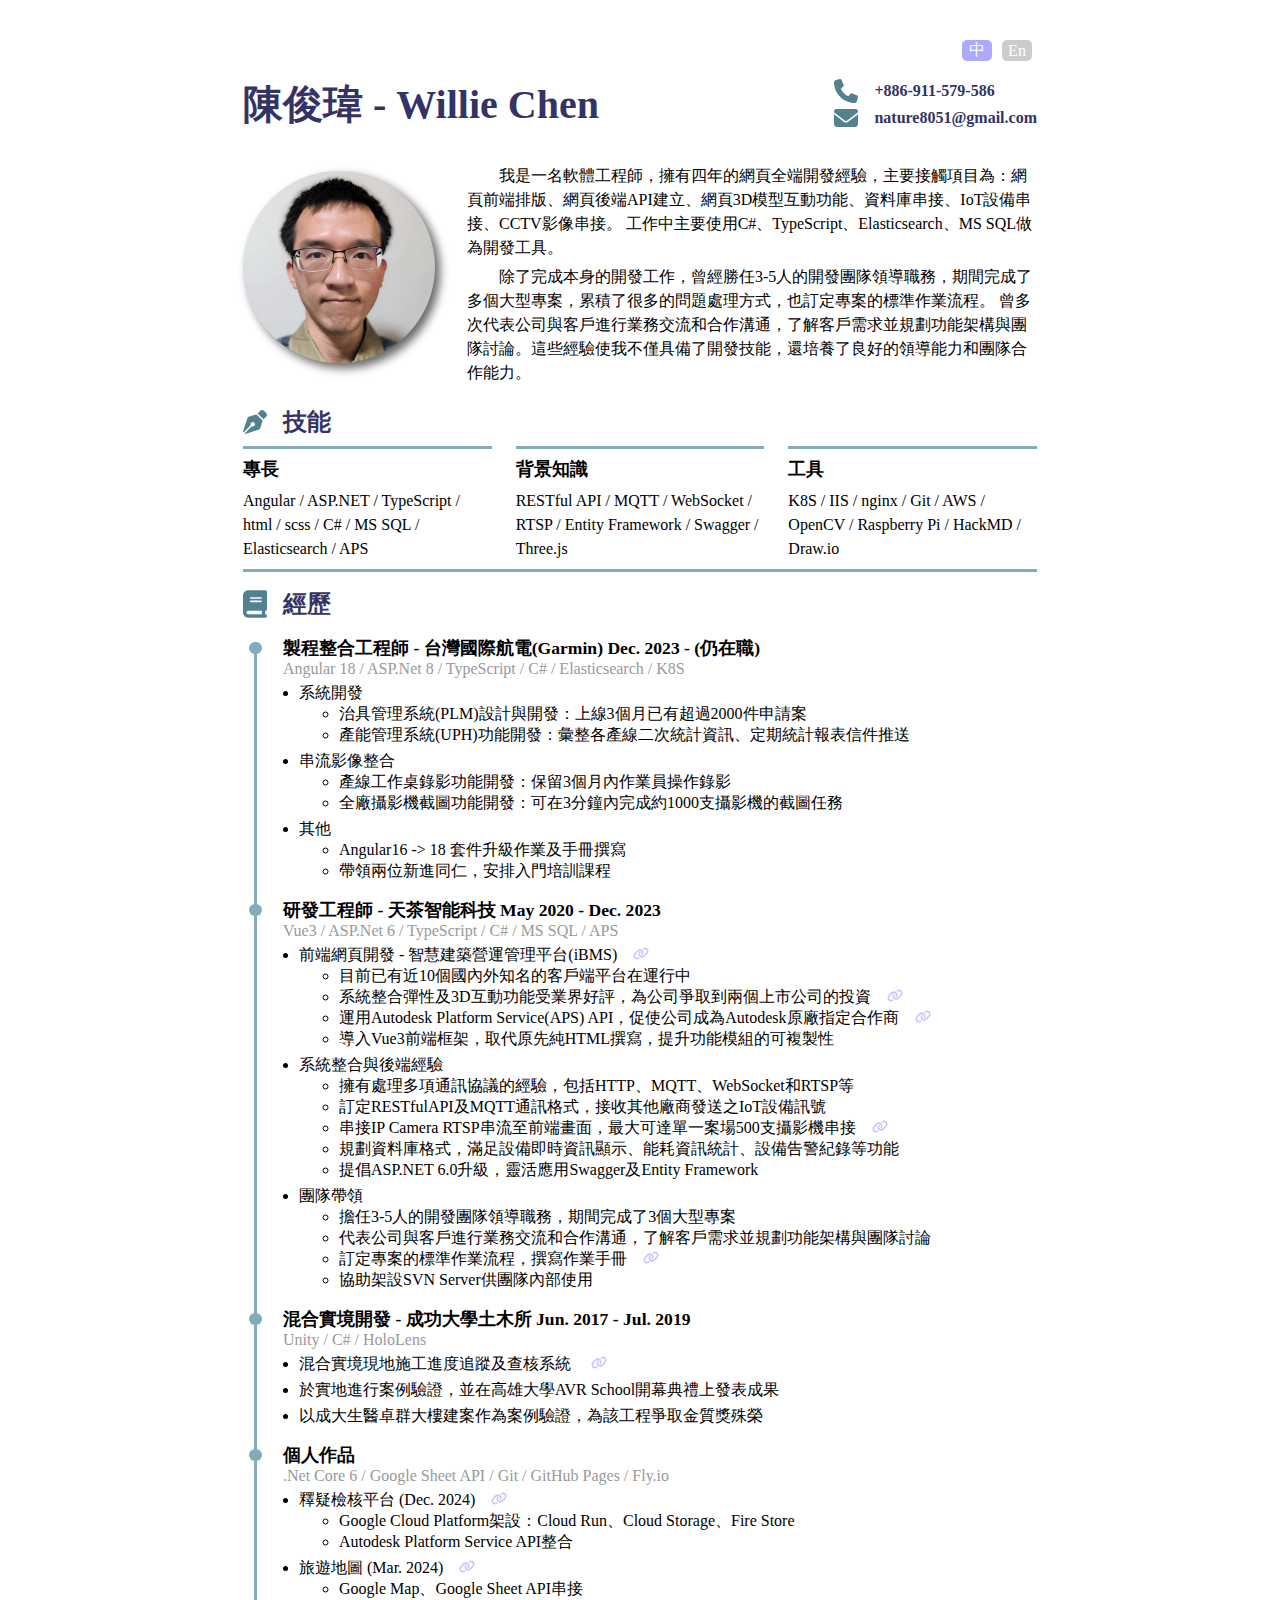
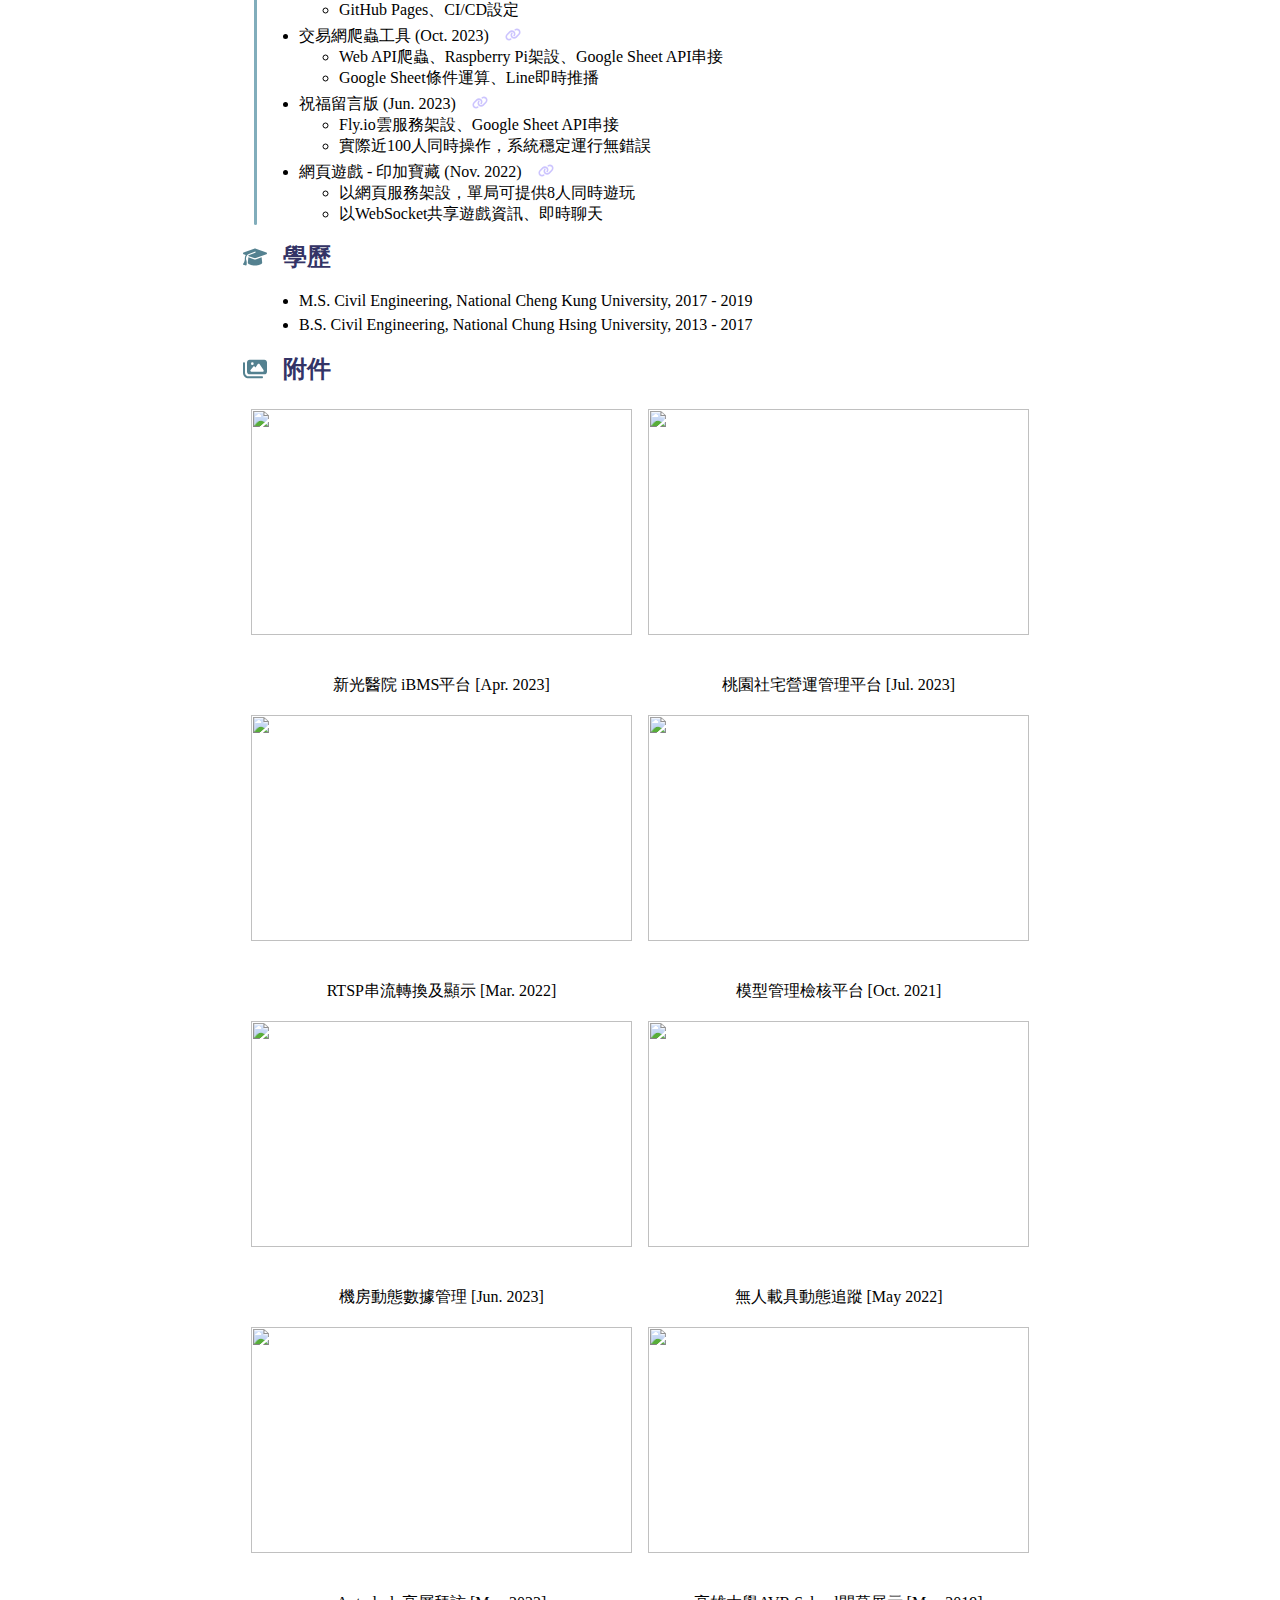
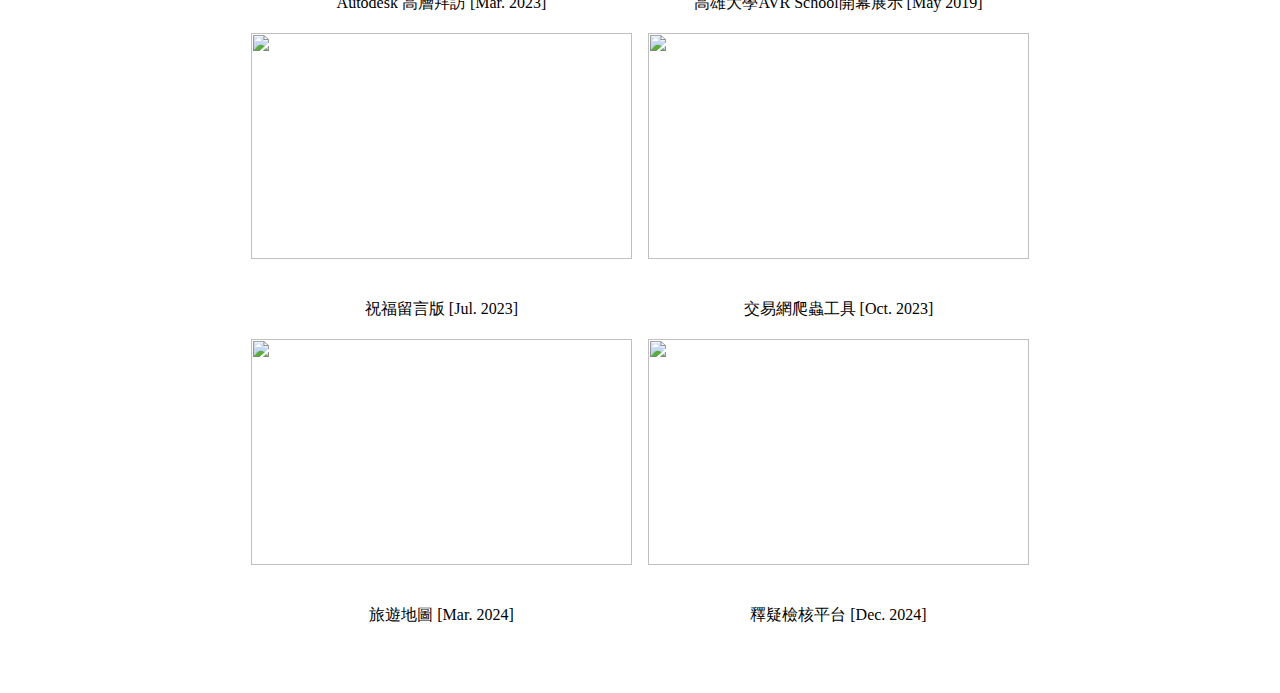
==== commit 0dd4168f: "Add Resume" ====
--- a/index.html
+++ b/index.html
@@ -35,11 +35,11 @@
         </div>
         <div class="introduction-text">
           <div>
-            我是一名軟體工程師，擁有三年的網頁全端開發經驗，主要接觸項目為：網頁3D模型互動功能、網頁前端排版、網頁後端API建立、資料庫串接、IoT設備串接、CCTV影像串接。
-            工作中主要使用C#、TypeScript、Vue.js、MS SQL做為開發工具。
-          </div>
-          <div>
-            除了完成本身的開發工作，過去一年間逐步勝任3-5人的開發團隊領導職務，期間完成了3個大型專案，累積了很多的問題處理方式，也訂定專案的標準作業流程。
+            我是一名軟體工程師，擁有四年的網頁全端開發經驗，主要接觸項目為：網頁前端排版、網頁後端API建立、網頁3D模型互動功能、資料庫串接、IoT設備串接、CCTV影像串接。
+            工作中主要使用C#、TypeScript、Elasticsearch、MS SQL做為開發工具。
+          </div>
+          <div>
+            除了完成本身的開發工作，曾經勝任3-5人的開發團隊領導職務，期間完成了多個大型專案，累積了很多的問題處理方式，也訂定專案的標準作業流程。
             曾多次代表公司與客戶進行業務交流和合作溝通，了解客戶需求並規劃功能架構與團隊討論。這些經驗使我不僅具備了開發技能，還培養了良好的領導能力和團隊合作能力。
           </div>
         </div>
@@ -52,7 +52,7 @@
         <div class="skill-wrap">
           <div>
             <div class="skill-title">專長</div>
-            <div class="skill-text">Vue3 / ASP.NET 6 / TypeScript / html / scss / C# / MS SQL / MySQL / APS</div>
+            <div class="skill-text">Angular / ASP.NET / TypeScript / html / scss / C# / MS SQL / Elasticsearch / APS</div>
           </div>
           <div>
             <div class="skill-title">背景知識</div>
@@ -60,7 +60,7 @@
           </div>
           <div>
             <div class="skill-title">工具</div>
-            <div class="skill-text">IIS / nginx / Git / SVN / AWS / OpenCV / Raspberry Pi / HackMD / Draw.io</div>
+            <div class="skill-text">K8S / IIS / nginx / Git / AWS / OpenCV / Raspberry Pi / HackMD / Draw.io</div>
           </div>
         </div>
       </div>
@@ -71,8 +71,29 @@
         </div>
         <div class="job-wrap">
           <div class="job-object">
-            <div class="job-title">研發工程師 - 天茶智能科技 May 2020 - (仍在職)</div>
-            <div class="job-sub-title">Vue3 / .Net Core 6 / TypeScript / C# / MS SQL / APS</div>
+            <div class="job-title">製程整合工程師 - 台灣國際航電(Garmin) Dec. 2023 - (仍在職)</div>
+            <div class="job-sub-title">Angular 18 / ASP.Net 8 / TypeScript / C# / Elasticsearch / K8S</div>
+            <ul>
+              <li>系統開發</li>
+              <ul>
+                <li>治具管理系統(PLM)設計與開發：上線3個月已有超過2000件申請案</li>
+                <li>產能管理系統(UPH)功能開發：彙整各產線二次統計資訊、定期統計報表信件推送</li>
+              </ul>
+              <li>串流影像整合</li>
+              <ul>
+                <li>產線工作桌錄影功能開發：保留3個月內作業員操作錄影</li>
+                <li>全廠攝影機截圖功能開發：可在3分鐘內完成約1000支攝影機的截圖任務</li>
+              </ul>
+              <li>其他</li>
+              <ul>
+                <li>Angular16 -> 18 套件升級作業及手冊撰寫</li>
+                <li>帶領兩位新進同仁，安排入門培訓課程</li>
+              </ul>
+            </ul>
+          </div>
+          <div class="job-object">
+            <div class="job-title">研發工程師 - 天茶智能科技 May 2020 - Dec. 2023</div>
+            <div class="job-sub-title">Vue3 / ASP.Net 6 / TypeScript / C# / MS SQL / APS</div>
             <ul>
               <li>前端網頁開發 - 智慧建築營運管理平台(iBMS)<img class="link-btn" data-id="1" /></li>
               <ul>
@@ -111,6 +132,16 @@
             <div class="job-title">個人作品</div>
             <div class="job-sub-title">.Net Core 6 / Google Sheet API / Git / GitHub Pages / Fly.io</div>
             <ul>
+              <li>釋疑檢核平台 (Dec. 2024)<img class="link-btn" data-id="11" /></li>
+              <ul>
+                <li>Google Cloud Platform架設：Cloud Run、Cloud Storage、Fire Store</li>
+                <li>Autodesk Platform Service API整合</li>
+              </ul>
+              <li>旅遊地圖 (Mar. 2024)<img class="link-btn" data-id="10" /></li>
+              <ul>
+                <li>Google Map、Google Sheet API串接</li>
+                <li>GitHub Pages、CI/CD設定</li>
+              </ul>
               <li>交易網爬蟲工具 (Oct. 2023)<img class="link-btn" data-id="8" /></li>
               <ul>
                 <li>Web API爬蟲、Raspberry Pi架設、Google Sheet API串接</li>
@@ -187,6 +218,14 @@
           <div class="appendix-object">
             <img class="photo-img" src="https://i.imgur.com/G0yecgX.png" />
             <div class="photo-title">交易網爬蟲工具 [Oct. 2023]</div>
+          </div>
+          <div class="appendix-object">
+            <img class="photo-img" src="https://i.imgur.com/tbIe1N4.png" />
+            <div class="photo-title">旅遊地圖 [Mar. 2024]</div>
+          </div>
+          <div class="appendix-object">
+            <img class="photo-img" src="https://i.imgur.com/h9BVInU.png" />
+            <div class="photo-title">釋疑檢核平台 [Dec. 2024]</div>
           </div>
         </div>
       </div>
@@ -465,5 +504,51 @@
         <div class="close-btn"><img src="img/xmark-solid.svg" /></div>
       </div>
     </div>
+
+    <!-- 複製時修改「data-id」 與連結按鈕上「data-id」的對應 -->
+    <div class="flow-cover hidden-wrap" data-id="10">
+      <div class="flow-wrap">
+        <div class="info-title">旅遊地圖</div>
+        <div class="info-body">
+          <div class="phopo-viewer">
+            <div class="switch-btn" data-type="left"><img src="img/caret-left-solid.svg" /></div>
+            <div class="photo-wrap" data-index="0">
+              <!-- 這裡面放自定義的圖片清單 -->
+              <div class="photo-object hidden-wrap">
+                <img class="photo-img" src="https://i.imgur.com/tbIe1N4.png" />
+                <div class="photo-title">
+                  <a href="https://dreamwaygh.github.io/Travel-Map" target="_blank">Travel Map</a>
+                </div>
+              </div>
+            </div>
+            <div class="switch-btn" data-type="right"><img src="img/caret-right-solid.svg" /></div>
+          </div>
+        </div>
+        <div class="close-btn"><img src="img/xmark-solid.svg" /></div>
+      </div>
+    </div>
+
+    <!-- 複製時修改「data-id」 與連結按鈕上「data-id」的對應 -->
+    <div class="flow-cover hidden-wrap" data-id="11">
+      <div class="flow-wrap">
+        <div class="info-title">釋疑檢核平台</div>
+        <div class="info-body">
+          <div class="phopo-viewer">
+            <div class="switch-btn" data-type="left"><img src="img/caret-left-solid.svg" /></div>
+            <div class="photo-wrap" data-index="0">
+              <!-- 這裡面放自定義的圖片清單 -->
+              <div class="photo-object hidden-wrap">
+                <img class="photo-img" src="https://i.imgur.com/h9BVInU.png" />
+                <div class="photo-title">
+                  <a href="https://issue-tracking-255979922292.asia-east1.run.app" target="_blank">Issue Tracking Platform</a>
+                </div>
+              </div>
+            </div>
+            <div class="switch-btn" data-type="right"><img src="img/caret-right-solid.svg" /></div>
+          </div>
+        </div>
+        <div class="close-btn"><img src="img/xmark-solid.svg" /></div>
+      </div>
+    </div>
   </body>
 </html>
--- a/css/style.css
+++ b/css/style.css
@@ -211,6 +211,7 @@
 }
 .appendix-wrap > .appendix-object {
   width: calc(50% - 1rem);
+  height: 290px;
   padding: 0.5rem;
   display: flex;
   flex-direction: column;
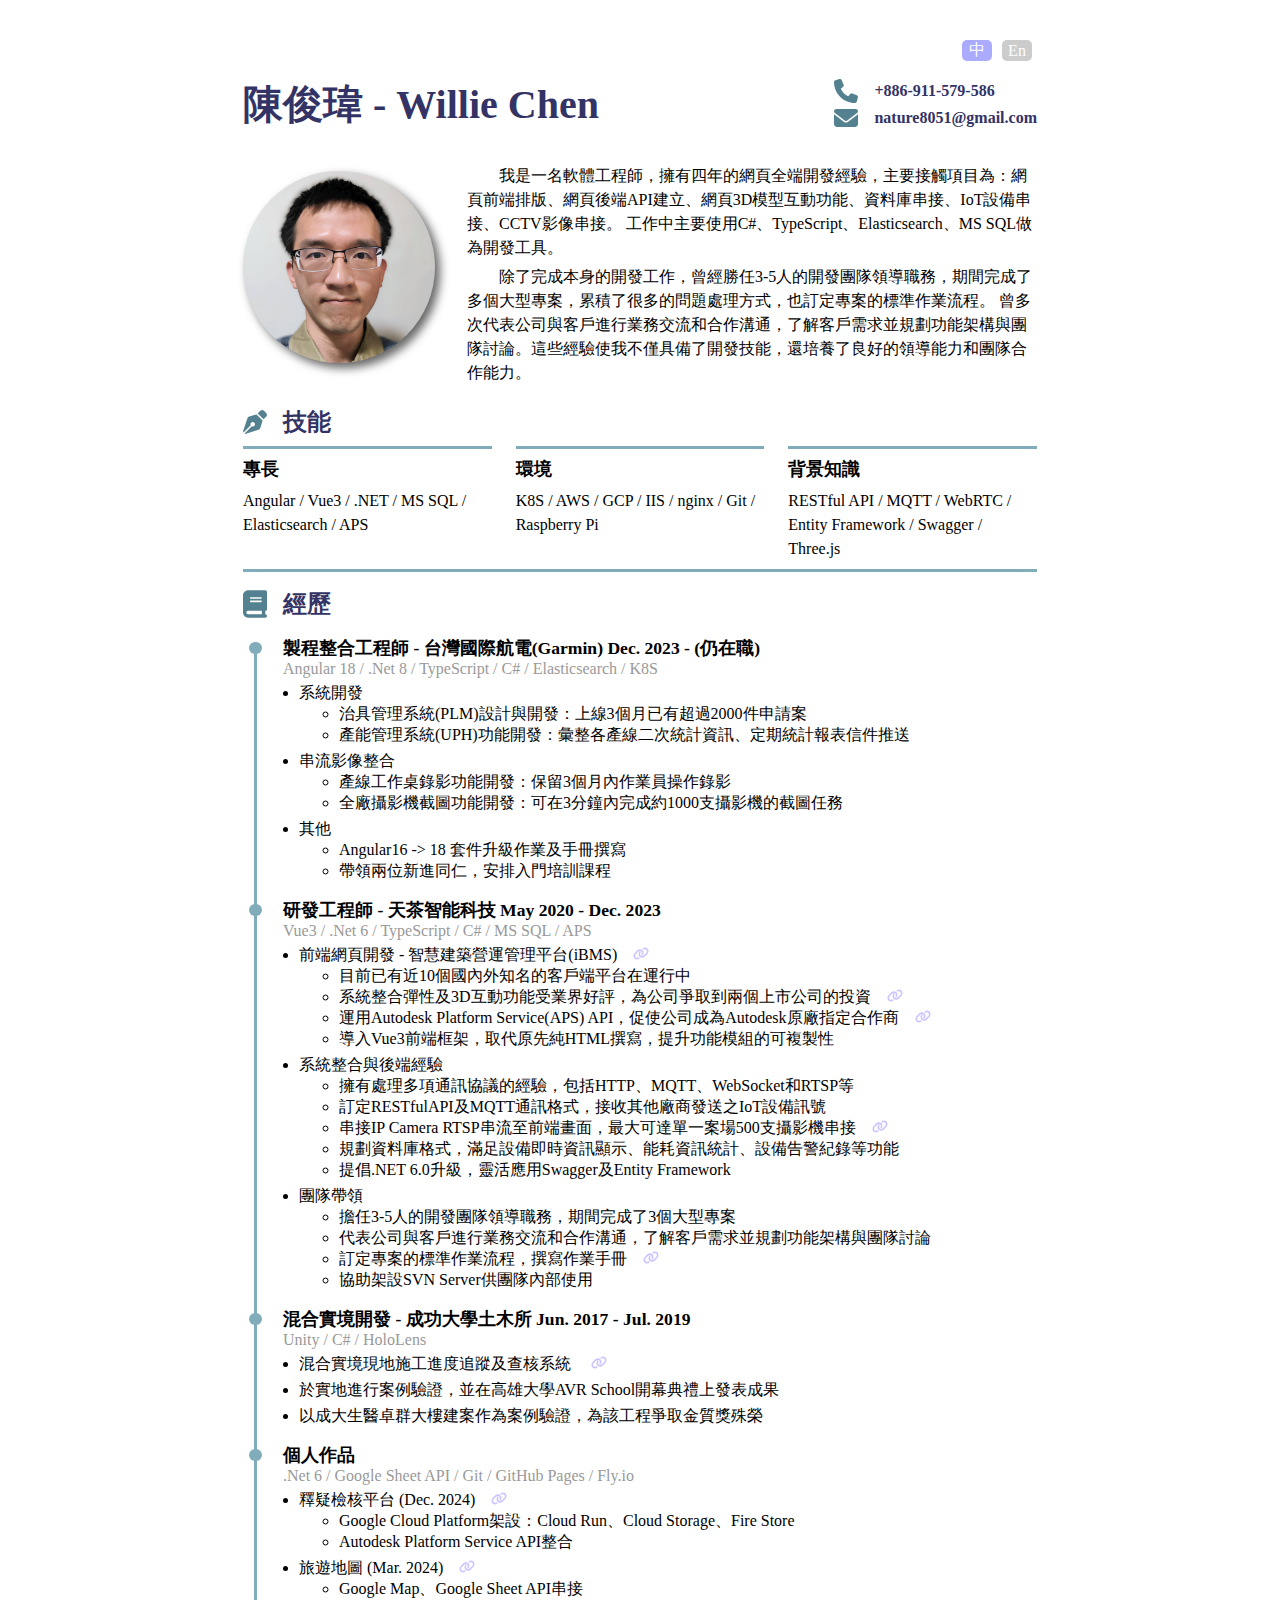
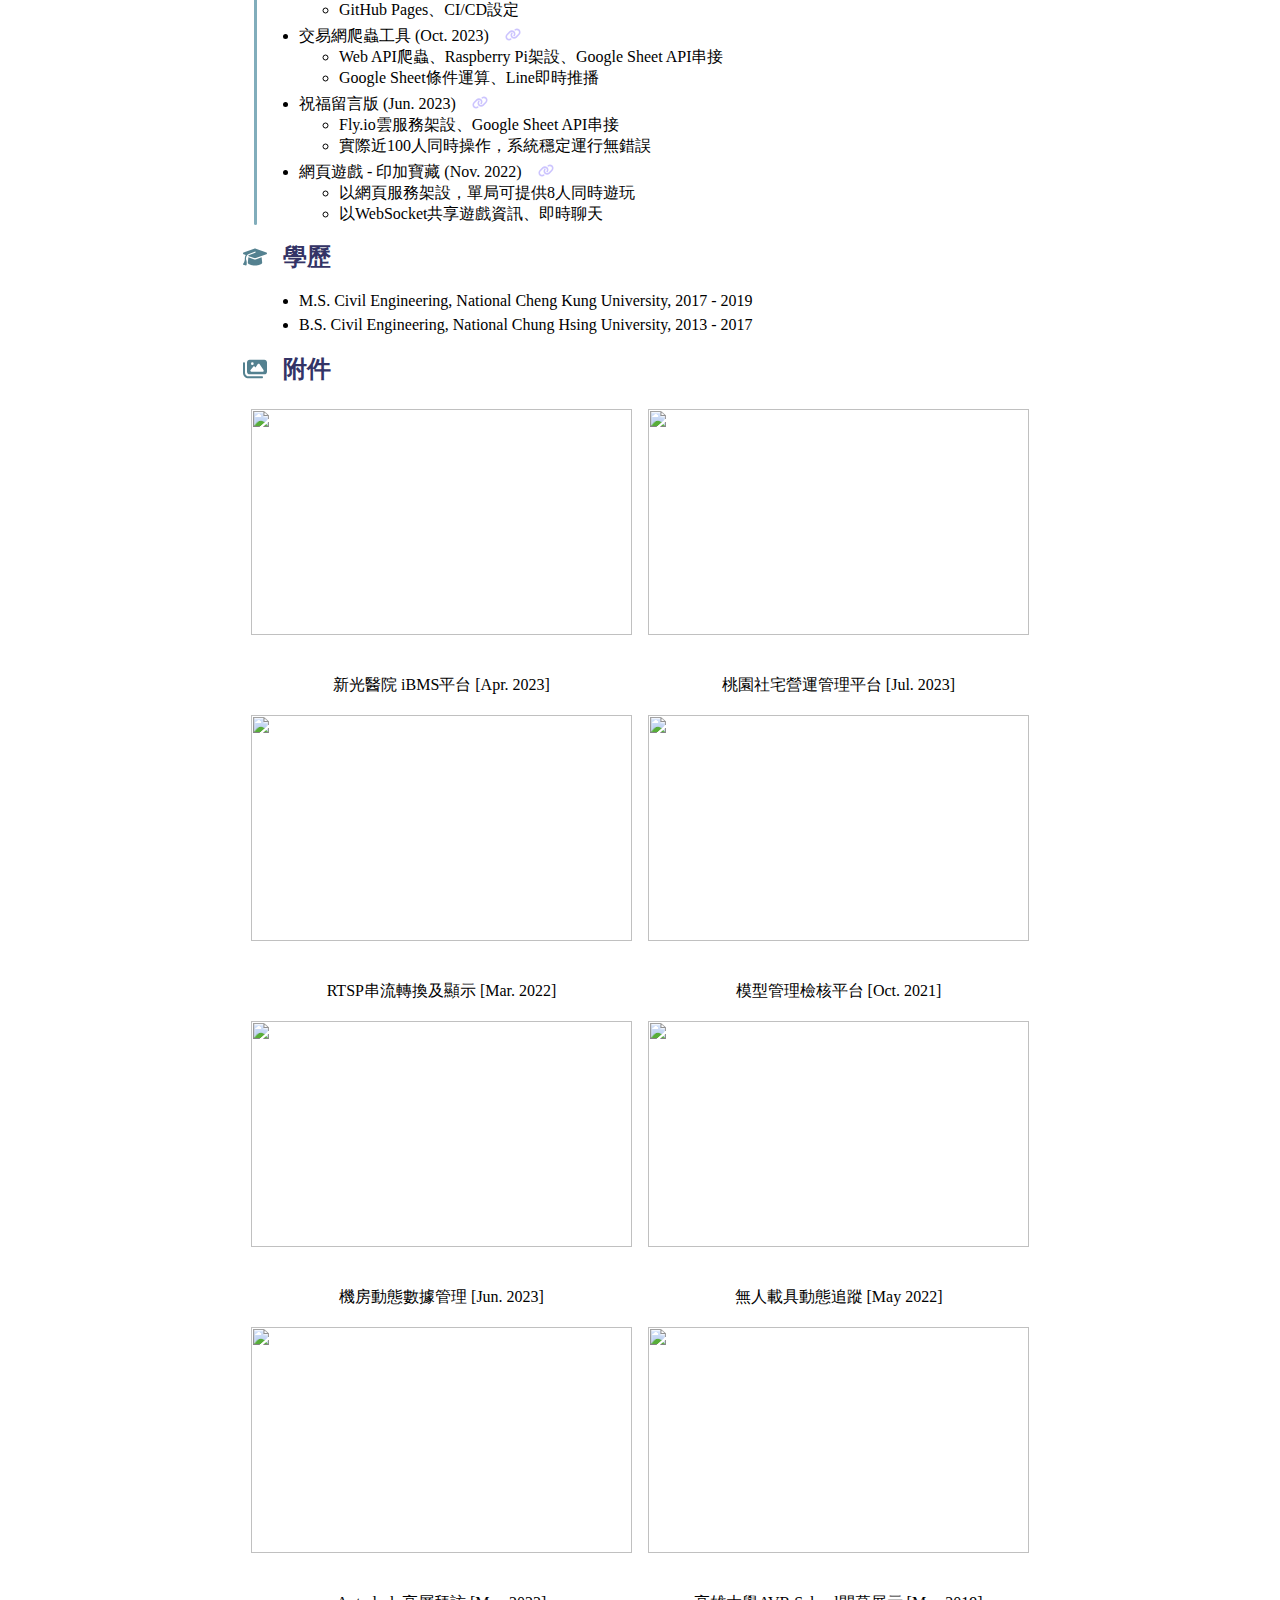
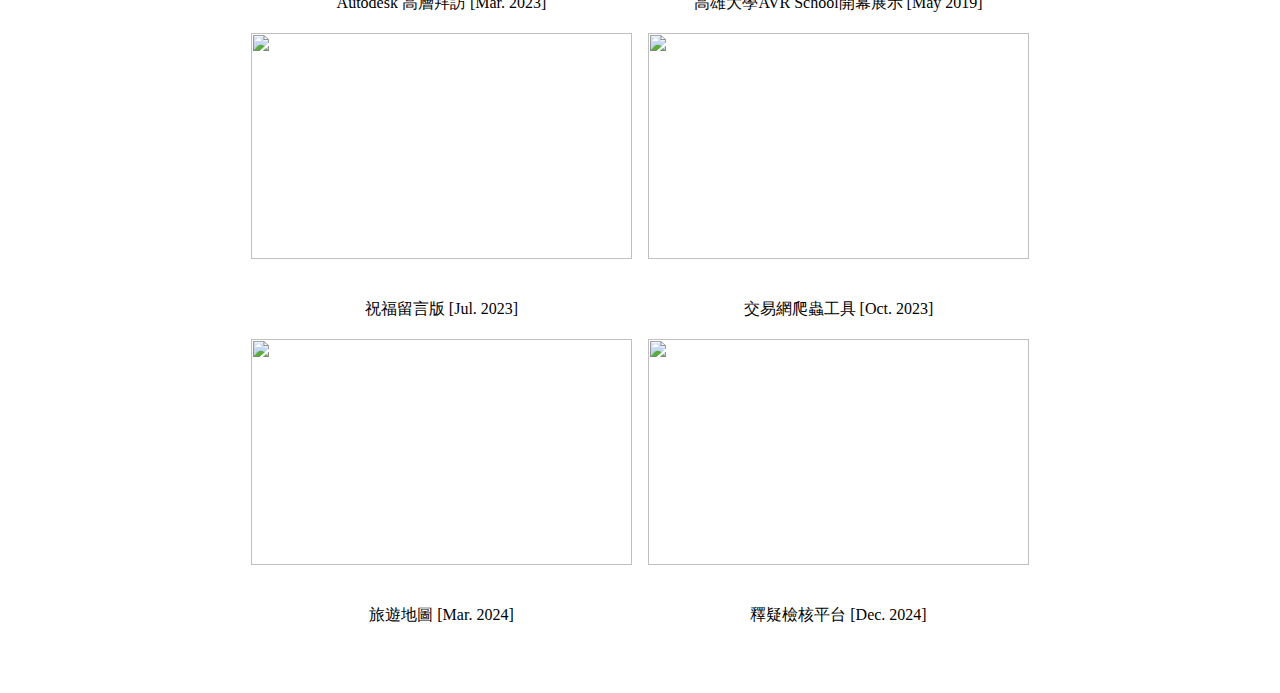
==== commit a9f98cd5: "Update Skill" ====
--- a/index.html
+++ b/index.html
@@ -52,15 +52,15 @@
         <div class="skill-wrap">
           <div>
             <div class="skill-title">專長</div>
-            <div class="skill-text">Angular / ASP.NET / TypeScript / html / scss / C# / MS SQL / Elasticsearch / APS</div>
+            <div class="skill-text">Angular / Vue3 / .NET / MS SQL / Elasticsearch / APS</div>
+          </div>
+          <div>
+            <div class="skill-title">環境</div>
+            <div class="skill-text">K8S / AWS / GCP / IIS / nginx / Git / Raspberry Pi</div>
           </div>
           <div>
             <div class="skill-title">背景知識</div>
-            <div class="skill-text">RESTful API / MQTT / WebSocket / RTSP / Entity Framework / Swagger / Three.js</div>
-          </div>
-          <div>
-            <div class="skill-title">工具</div>
-            <div class="skill-text">K8S / IIS / nginx / Git / AWS / OpenCV / Raspberry Pi / HackMD / Draw.io</div>
+            <div class="skill-text">RESTful API / MQTT / WebRTC / Entity Framework / Swagger / Three.js</div>
           </div>
         </div>
       </div>
@@ -72,7 +72,7 @@
         <div class="job-wrap">
           <div class="job-object">
             <div class="job-title">製程整合工程師 - 台灣國際航電(Garmin) Dec. 2023 - (仍在職)</div>
-            <div class="job-sub-title">Angular 18 / ASP.Net 8 / TypeScript / C# / Elasticsearch / K8S</div>
+            <div class="job-sub-title">Angular 18 / .Net 8 / TypeScript / C# / Elasticsearch / K8S</div>
             <ul>
               <li>系統開發</li>
               <ul>
@@ -93,7 +93,7 @@
           </div>
           <div class="job-object">
             <div class="job-title">研發工程師 - 天茶智能科技 May 2020 - Dec. 2023</div>
-            <div class="job-sub-title">Vue3 / ASP.Net 6 / TypeScript / C# / MS SQL / APS</div>
+            <div class="job-sub-title">Vue3 / .Net 6 / TypeScript / C# / MS SQL / APS</div>
             <ul>
               <li>前端網頁開發 - 智慧建築營運管理平台(iBMS)<img class="link-btn" data-id="1" /></li>
               <ul>
@@ -108,7 +108,7 @@
                 <li>訂定RESTfulAPI及MQTT通訊格式，接收其他廠商發送之IoT設備訊號</li>
                 <li>串接IP Camera RTSP串流至前端畫面，最大可達單一案場500支攝影機串接<img class="link-btn" data-id="4" /></li>
                 <li>規劃資料庫格式，滿足設備即時資訊顯示、能耗資訊統計、設備告警紀錄等功能</li>
-                <li>提倡ASP.NET 6.0升級，靈活應用Swagger及Entity Framework</li>
+                <li>提倡.NET 6.0升級，靈活應用Swagger及Entity Framework</li>
               </ul>
               <li>團隊帶領</li>
               <ul>
@@ -130,7 +130,7 @@
           </div>
           <div class="job-object">
             <div class="job-title">個人作品</div>
-            <div class="job-sub-title">.Net Core 6 / Google Sheet API / Git / GitHub Pages / Fly.io</div>
+            <div class="job-sub-title">.Net 6 / Google Sheet API / Git / GitHub Pages / Fly.io</div>
             <ul>
               <li>釋疑檢核平台 (Dec. 2024)<img class="link-btn" data-id="11" /></li>
               <ul>
